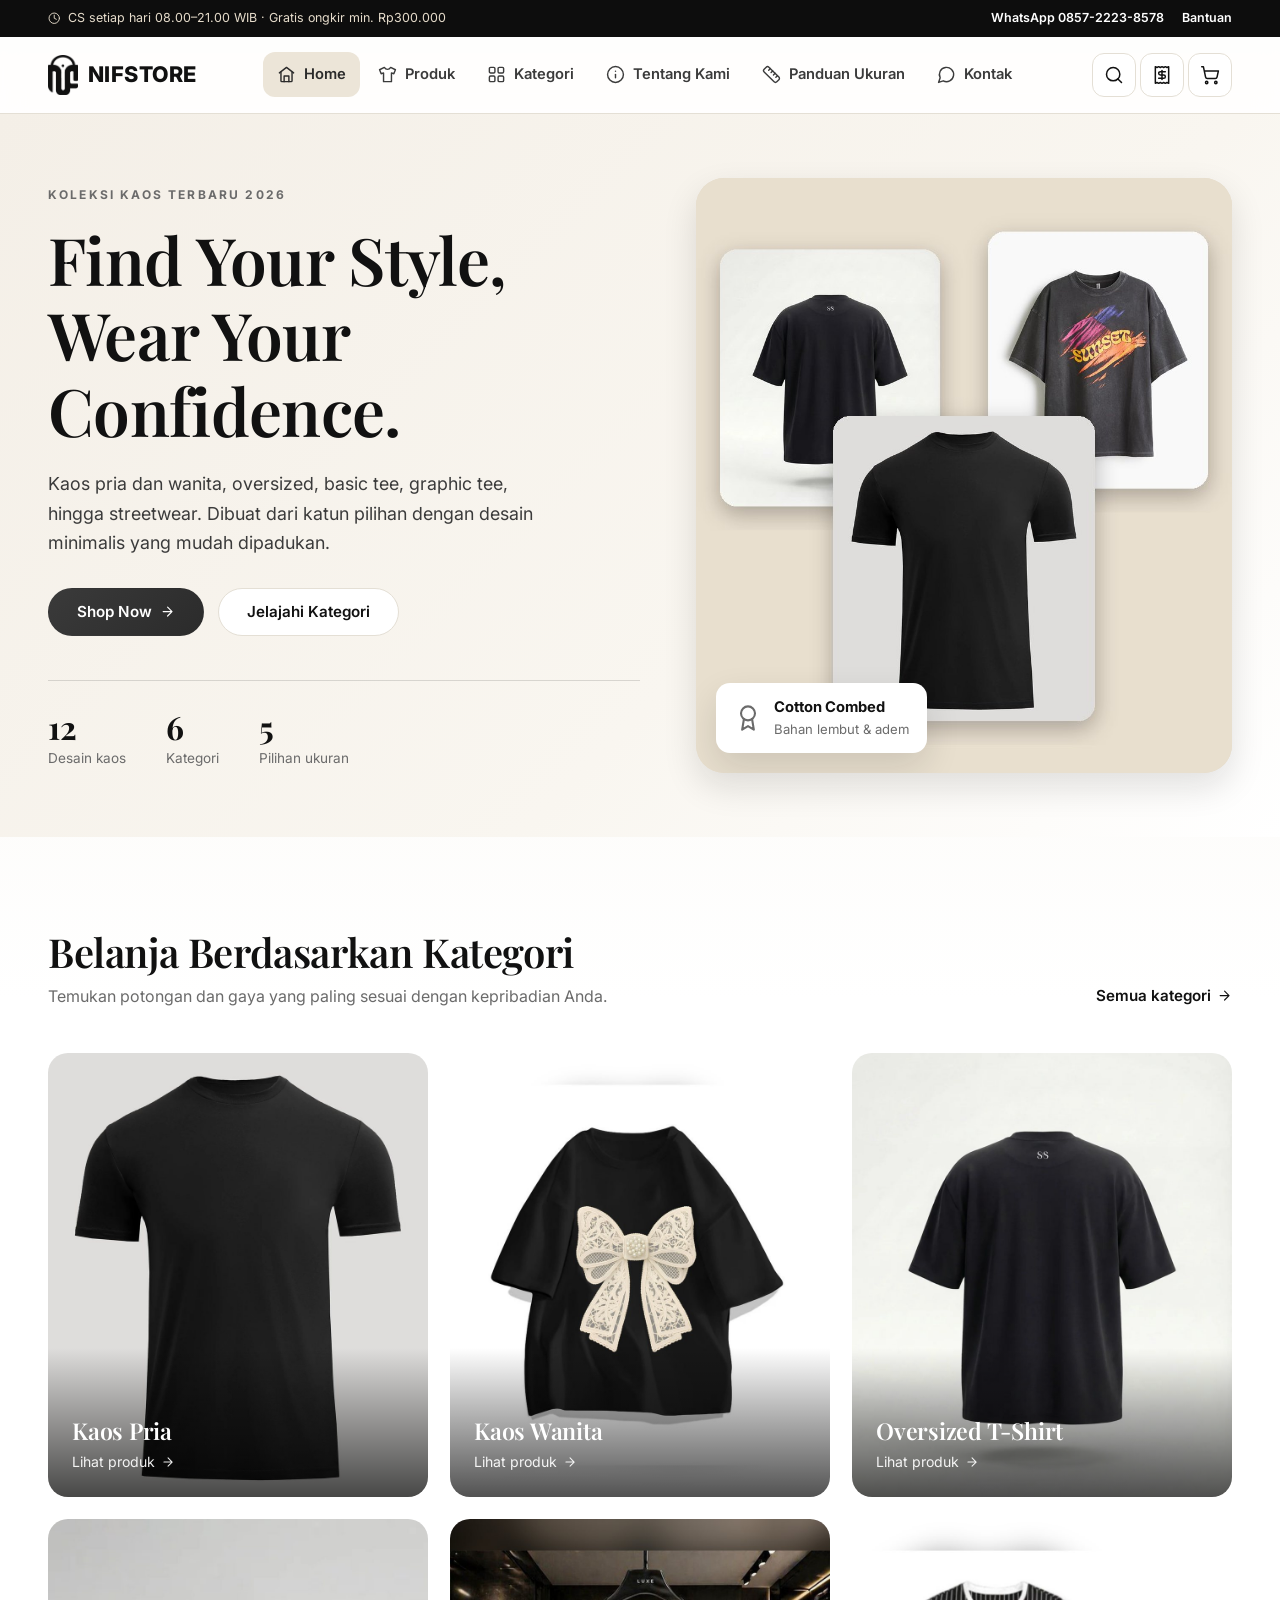
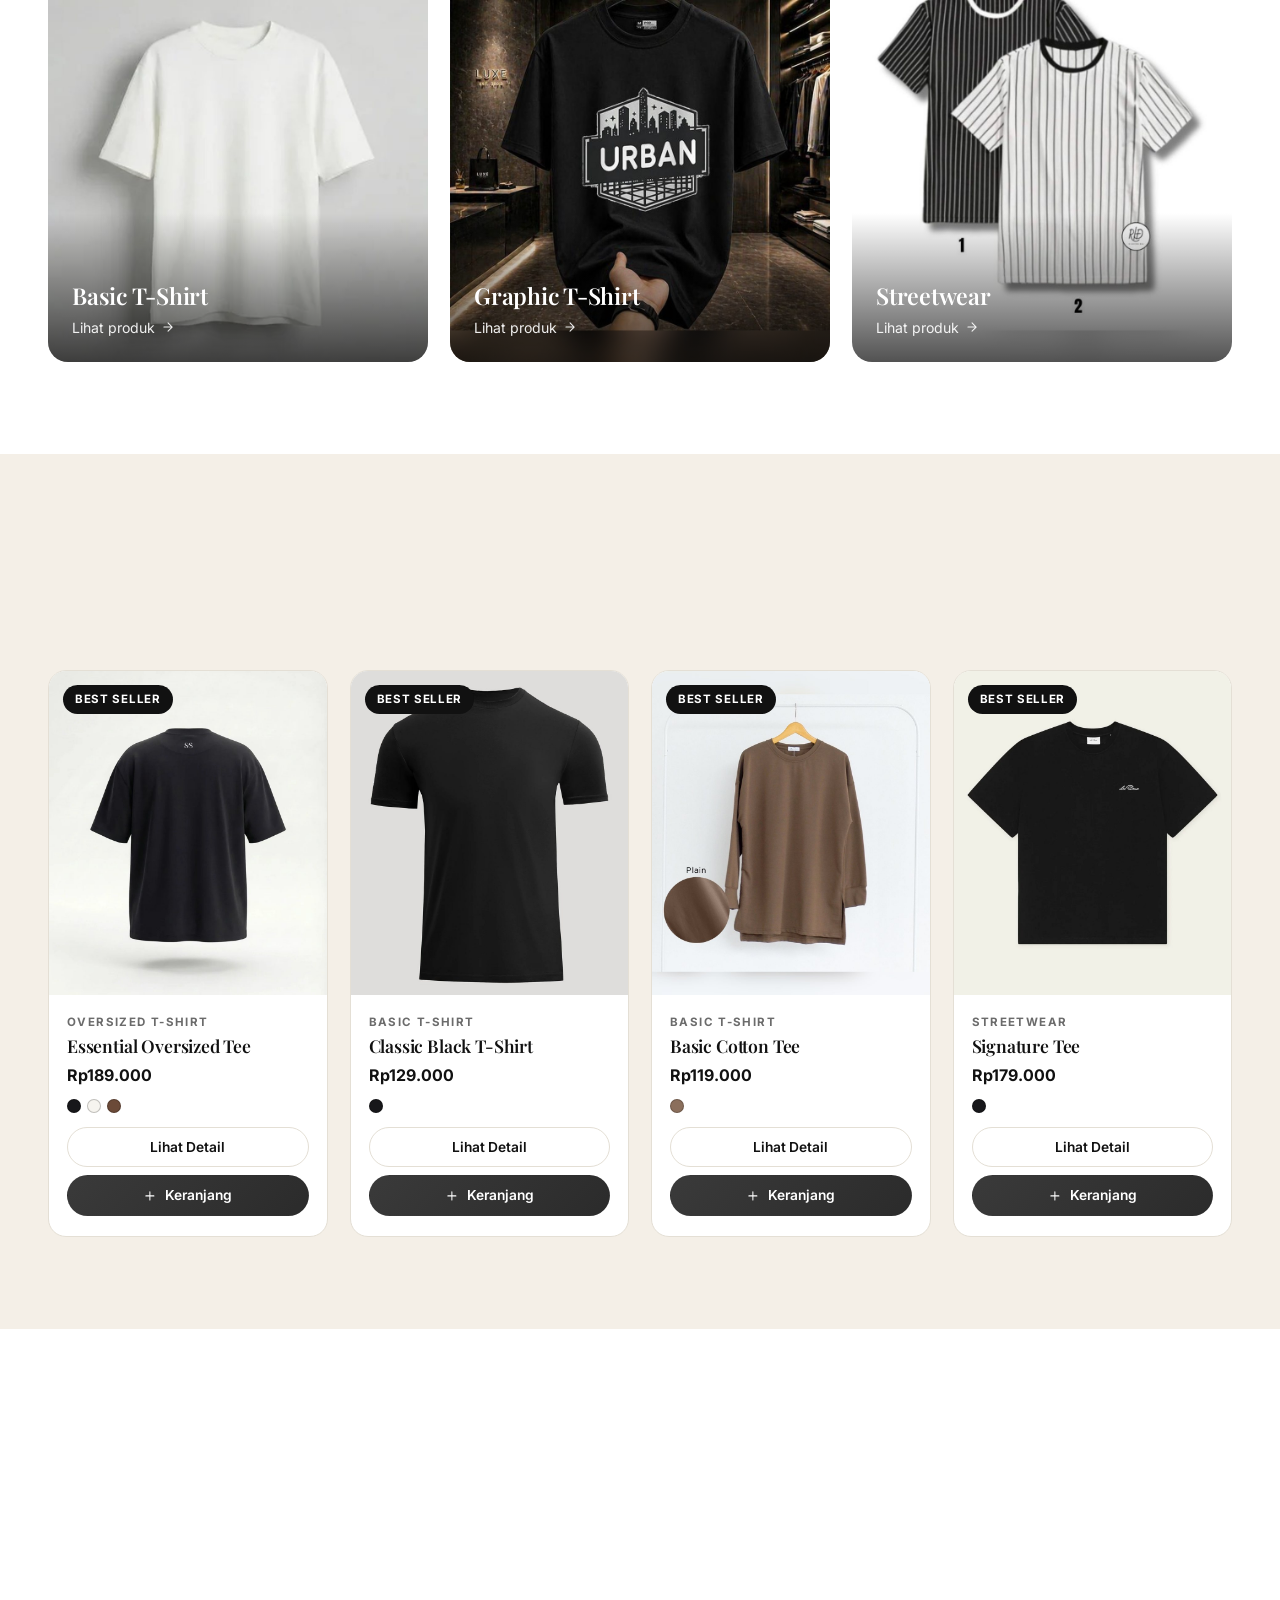
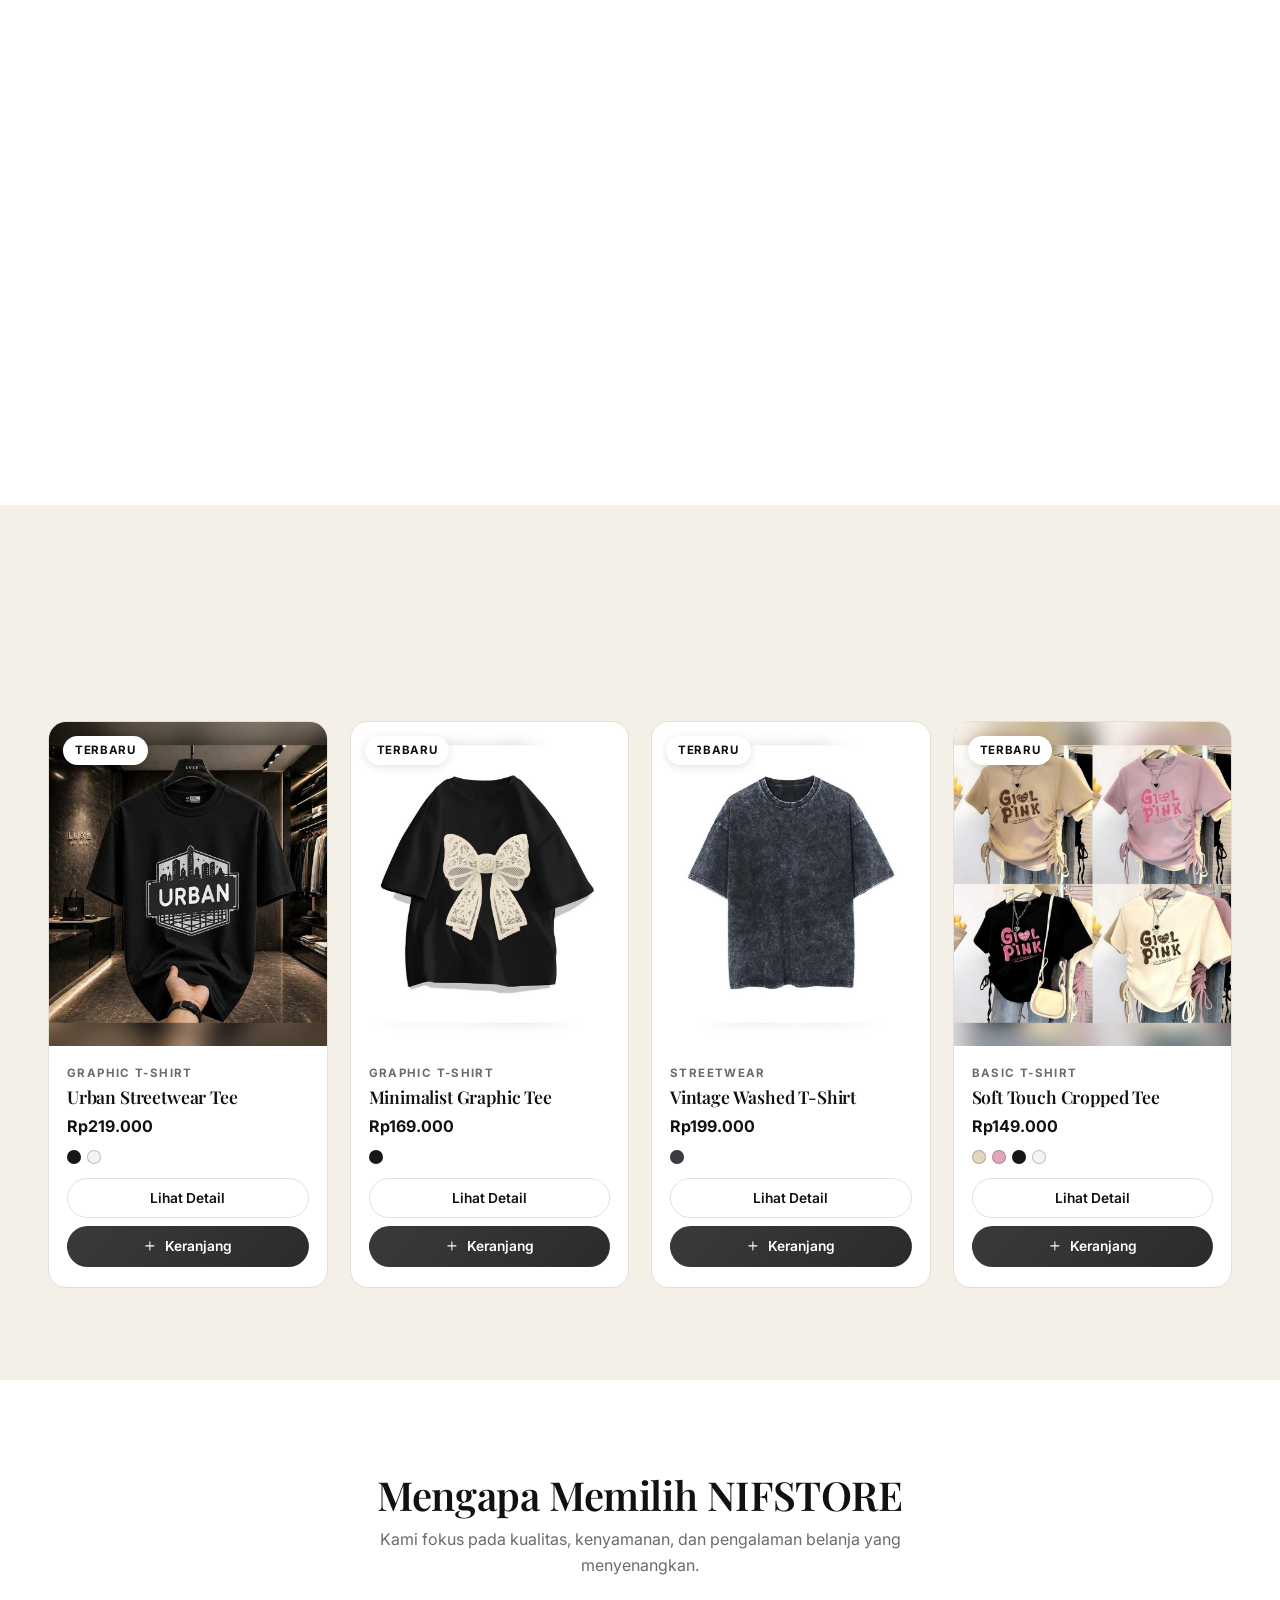
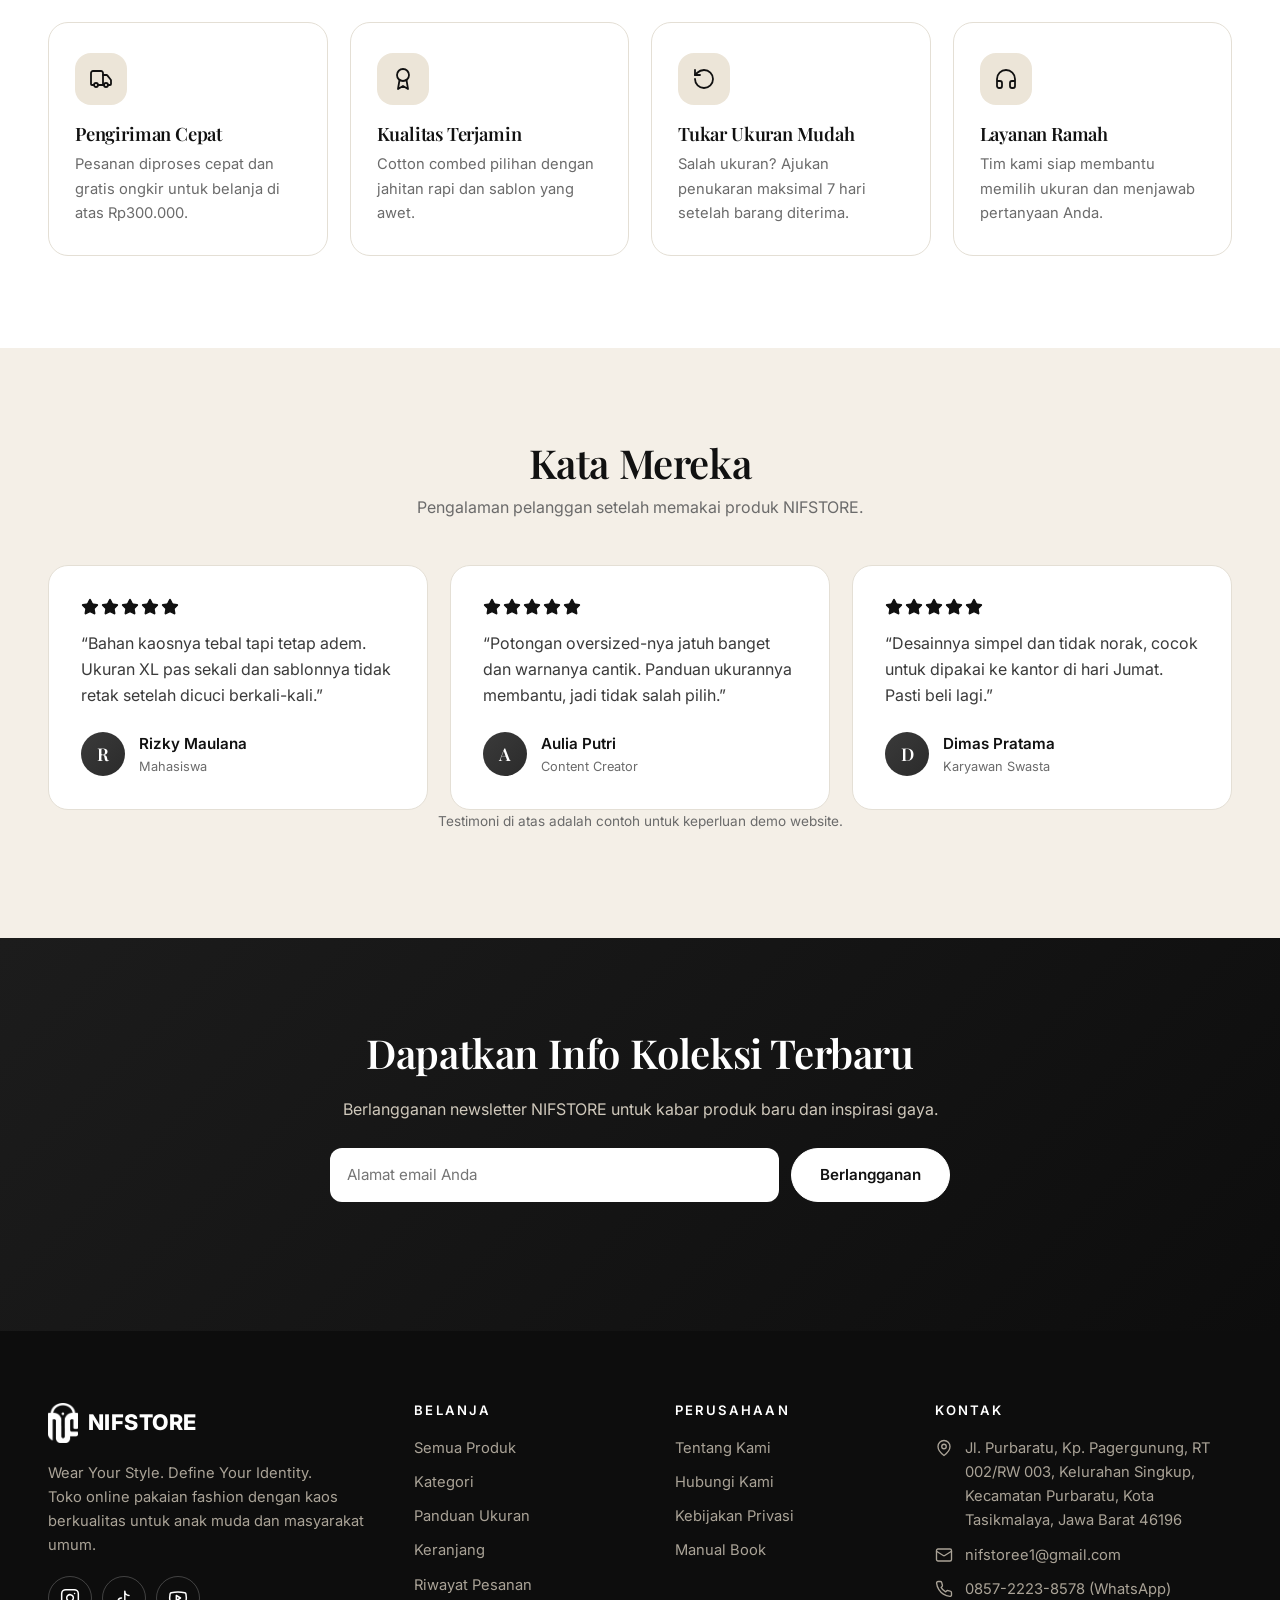
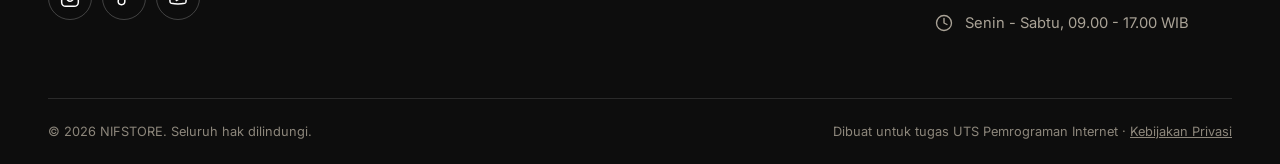
==== index.html @ a658b523 "Add files via upload" ====
<!DOCTYPE html>
<html lang="id">
<head>
  <meta charset="UTF-8">
  <meta name="viewport" content="width=device-width, initial-scale=1">
  <title>NIFSTORE - Wear Your Style. Define Your Identity.</title>
  <meta name="description" content="NIFSTORE toko online kaos pria dan wanita, oversized, basic tee, graphic tee, dan streetwear.">
  <link rel="icon" type="image/png" href="assets/icons/favicon.png">
  <link rel="apple-touch-icon" href="assets/icons/apple-touch-icon.png">
  <link rel="preconnect" href="https://fonts.googleapis.com">
  <link rel="preconnect" href="https://fonts.gstatic.com" crossorigin>
  <link rel="stylesheet" href="https://fonts.googleapis.com/css2?family=Inter:wght@400;500;600;700;800&family=Playfair+Display:wght@500;600;700&display=swap">
  <link rel="stylesheet" href="css/style.css">
  <script>document.documentElement.className += " hanif_js";</script>
</head>
<body data-page="home">
  <a class="hanif_skip" href="#hanif_main">Lewati ke konten utama</a>
  <!-- header / navbar -->
  <div class="hanif_topbar"><div class="hanif_container hanif_topbar_inner"><span><svg class="hanif_icon hanif_icon_sm" viewBox="0 0 24 24" fill="none" stroke="currentColor" stroke-width="2" stroke-linecap="round" stroke-linejoin="round" aria-hidden="true"><circle cx="12" cy="12" r="10"/><path d="M12 6v6l4 2"/></svg> CS setiap hari 08.00&ndash;21.00 WIB &middot; Gratis ongkir min. Rp300.000</span><span class="hanif_topbar_right"><a class="hanif_topbar_wa" href="https://wa.me/6285722238578" target="_blank" rel="noopener"><strong>WhatsApp 0857-2223-8578</strong></a><a href="kontak.html">Bantuan</a></span></div></div>
  <header id="hanif_header">
    <div class="hanif_container hanif_nav">
      <a class="hanif_logo" href="index.html" aria-label="NIFSTORE - ke halaman utama"><img class="hanif_logo_img" src="assets/icons/logo.png" alt="" width="30" height="40">NIFSTORE</a>
      <nav aria-label="Navigasi utama">
        <ul class="hanif_menu" id="hanif_menu">
          <li class="hanif_menu_close_item"><button type="button" class="hanif_icon_button hanif_menu_close" aria-label="Tutup menu"><svg class="hanif_icon" viewBox="0 0 24 24" fill="none" stroke="currentColor" stroke-width="2" stroke-linecap="round" stroke-linejoin="round" aria-hidden="true"><path d="M18 6 6 18M6 6l12 12"/></svg></button></li>
          <li><a href="index.html" aria-current="page"><svg class="hanif_icon" viewBox="0 0 24 24" fill="none" stroke="currentColor" stroke-width="2" stroke-linecap="round" stroke-linejoin="round" aria-hidden="true"><path d="m3 10 9-7 9 7"/><path d="M5 9v11a1 1 0 0 0 1 1h12a1 1 0 0 0 1-1V9"/><path d="M9 21v-7h6v7"/></svg><span>Home</span></a></li>
          <li><a href="produk.html"><svg class="hanif_icon" viewBox="0 0 24 24" fill="none" stroke="currentColor" stroke-width="2" stroke-linecap="round" stroke-linejoin="round" aria-hidden="true"><path d="M8 3 2 6l2 5 3-1v11h10V10l3 1 2-5-6-3q-1.5 2.5-4 2.5T8 3Z"/></svg><span>Produk</span></a></li>
          <li><a href="kategori.html"><svg class="hanif_icon" viewBox="0 0 24 24" fill="none" stroke="currentColor" stroke-width="2" stroke-linecap="round" stroke-linejoin="round" aria-hidden="true"><rect width="7" height="7" x="3" y="3" rx="1.5"/><rect width="7" height="7" x="14" y="3" rx="1.5"/><rect width="7" height="7" x="14" y="14" rx="1.5"/><rect width="7" height="7" x="3" y="14" rx="1.5"/></svg><span>Kategori</span></a></li>
          <li><a href="tentang.html"><svg class="hanif_icon" viewBox="0 0 24 24" fill="none" stroke="currentColor" stroke-width="2" stroke-linecap="round" stroke-linejoin="round" aria-hidden="true"><circle cx="12" cy="12" r="10"/><path d="M12 16v-4"/><path d="M12 8h.01"/></svg><span>Tentang Kami</span></a></li>
          <li><a href="ukuran.html"><svg class="hanif_icon" viewBox="0 0 24 24" fill="none" stroke="currentColor" stroke-width="2" stroke-linecap="round" stroke-linejoin="round" aria-hidden="true"><path d="M21.3 15.3a2.4 2.4 0 0 1 0 3.4l-2.6 2.6a2.4 2.4 0 0 1-3.4 0L2.7 8.7a2.41 2.41 0 0 1 0-3.4l2.6-2.6a2.41 2.41 0 0 1 3.4 0Z"/><path d="m14.5 12.5 2-2"/><path d="m11.5 9.5 2-2"/><path d="m8.5 6.5 2-2"/><path d="m17.5 15.5 2-2"/></svg><span>Panduan Ukuran</span></a></li>
          <li><a href="kontak.html"><svg class="hanif_icon" viewBox="0 0 24 24" fill="none" stroke="currentColor" stroke-width="2" stroke-linecap="round" stroke-linejoin="round" aria-hidden="true"><path d="M7.9 20A9 9 0 1 0 4 16.1L2 22Z"/></svg><span>Kontak</span></a></li>
          <li class="hanif_menu_only_drawer"><a href="riwayat.html"><svg class="hanif_icon" viewBox="0 0 24 24" fill="none" stroke="currentColor" stroke-width="2" stroke-linecap="round" stroke-linejoin="round" aria-hidden="true"><path d="M4 2v20l2-1 2 1 2-1 2 1 2-1 2 1 2-1 2 1V2l-2 1-2-1-2 1-2-1-2 1-2-1-2 1Z"/><path d="M16 8h-6a2 2 0 1 0 0 4h4a2 2 0 1 1 0 4H8"/><path d="M12 17.5v-11"/></svg><span>Riwayat Pesanan</span></a></li>
        </ul>
      </nav>
      <div class="hanif_nav_actions">
        <button type="button" class="hanif_icon_button hanif_search_pill" id="hanif_search_btn" aria-label="Cari produk" aria-expanded="false" aria-controls="hanif_search_overlay"><svg class="hanif_icon" viewBox="0 0 24 24" fill="none" stroke="currentColor" stroke-width="2" stroke-linecap="round" stroke-linejoin="round" aria-hidden="true"><circle cx="11" cy="11" r="8"/><path d="m21 21-4.3-4.3"/></svg><span class="hanif_search_pill_text">Cari kaos, oversized&hellip;</span></button>
        <a class="hanif_icon_button hanif_history_btn" href="riwayat.html" aria-label="Riwayat pesanan" title="Riwayat pesanan"><svg class="hanif_icon" viewBox="0 0 24 24" fill="none" stroke="currentColor" stroke-width="2" stroke-linecap="round" stroke-linejoin="round" aria-hidden="true"><path d="M4 2v20l2-1 2 1 2-1 2 1 2-1 2 1 2-1 2 1V2l-2 1-2-1-2 1-2-1-2 1-2-1-2 1Z"/><path d="M16 8h-6a2 2 0 1 0 0 4h4a2 2 0 1 1 0 4H8"/><path d="M12 17.5v-11"/></svg></a>
        <a class="hanif_icon_button" href="keranjang.html" aria-label="Keranjang belanja"><svg class="hanif_icon" viewBox="0 0 24 24" fill="none" stroke="currentColor" stroke-width="2" stroke-linecap="round" stroke-linejoin="round" aria-hidden="true"><circle cx="8" cy="21" r="1.4"/><circle cx="19" cy="21" r="1.4"/><path d="M2.05 2.05h2l2.66 12.42a2 2 0 0 0 2 1.58h9.78a2 2 0 0 0 1.95-1.57l1.65-7.43H5.12"/></svg><span class="hanif_cart_badge" data-kosong="true">0</span></a>
        <button type="button" class="hanif_icon_button hanif_burger" id="hanif_burger" aria-label="Buka menu" aria-expanded="false" aria-controls="hanif_menu"><svg class="hanif_icon" viewBox="0 0 24 24" fill="none" stroke="currentColor" stroke-width="2" stroke-linecap="round" stroke-linejoin="round" aria-hidden="true"><path d="M4 6h16M4 12h16M4 18h16"/></svg></button>
      </div>
    </div>
  </header>
  <!-- pencarian -->
  <div id="hanif_search_overlay" aria-hidden="true">
    <div class="hanif_search_box" role="dialog" aria-label="Cari produk">
      <form id="hanif_search_form" class="hanif_search_row" role="search">
        <input class="hanif_input" id="hanif_search_q" type="search" placeholder="Cari kaos, misalnya oversized..." aria-label="Kata kunci pencarian" autocomplete="off">
        <button class="hanif_button" type="submit">Cari</button>
      </form>
      <div class="hanif_search_suggest" id="hanif_search_suggest"></div>
      <p class="hanif_search_hint">Tekan Enter untuk melihat semua hasil di katalog.</p>
    </div>
  </div>

  <main id="hanif_main">
    <!-- hero -->
    <section class="hanif_hero">
      <div class="hanif_container hanif_hero_inner">
        <div>
          <span class="hanif_eyebrow">Koleksi Kaos Terbaru 2026</span>
          <h1>Find Your Style, Wear Your Confidence.</h1>
          <p class="hanif_lead">Kaos pria dan wanita, oversized, basic tee, graphic tee, hingga streetwear. Dibuat dari katun pilihan dengan desain minimalis yang mudah dipadukan.</p>
          <div class="hanif_hero_actions">
            <a class="hanif_button" href="produk.html">Shop Now <svg class="hanif_icon hanif_icon_sm" viewBox="0 0 24 24" fill="none" stroke="currentColor" stroke-width="2" stroke-linecap="round" stroke-linejoin="round" aria-hidden="true"><path d="M5 12h14M12 5l7 7-7 7"/></svg></a>
            <a class="hanif_button hanif_button_outline" href="kategori.html">Jelajahi Kategori</a>
          </div>
          <div class="hanif_hero_stats">
            <div><strong>12</strong><span>Desain kaos</span></div>
            <div><strong>6</strong><span>Kategori</span></div>
            <div><strong>5</strong><span>Pilihan ukuran</span></div>
          </div>
        </div>
        <div class="hanif_hero_media">
          <img src="assets/images/hero.jpg" alt="Koleksi kaos NIFSTORE: oversized, graphic, dan basic hitam" width="900" height="1000">
          <div class="hanif_hero_tag"><svg class="hanif_icon" viewBox="0 0 24 24" fill="none" stroke="currentColor" stroke-width="2" stroke-linecap="round" stroke-linejoin="round" aria-hidden="true"><circle cx="12" cy="8" r="6"/><path d="M15.477 12.89 17 22l-5-3-5 3 1.523-9.11"/></svg><div><strong>Cotton Combed</strong>Bahan lembut &amp; adem</div></div>
        </div>
      </div>
    </section>

    <!-- kategori -->
    <section class="hanif_section">
      <div class="hanif_container">
        <div class="hanif_section_head hanif_reveal"><div><h2>Belanja Berdasarkan Kategori</h2><p>Temukan potongan dan gaya yang paling sesuai dengan kepribadian Anda.</p></div><a class="hanif_link_arrow" href="kategori.html">Semua kategori <svg class="hanif_icon hanif_icon_sm" viewBox="0 0 24 24" fill="none" stroke="currentColor" stroke-width="2" stroke-linecap="round" stroke-linejoin="round" aria-hidden="true"><path d="M5 12h14M12 5l7 7-7 7"/></svg></a></div>
        <div class="hanif_grid_categories">
          <a class="hanif_category_card hanif_reveal" href="produk.html?kategori=kaos-pria">
            <img src="assets/images/kategori-kaos-pria.jpg" alt="Kategori Kaos Pria" loading="lazy" width="600" height="700">
            <div class="hanif_category_info"><h3>Kaos Pria</h3><span>Lihat produk <svg class="hanif_icon hanif_icon_sm" viewBox="0 0 24 24" fill="none" stroke="currentColor" stroke-width="2" stroke-linecap="round" stroke-linejoin="round" aria-hidden="true"><path d="M5 12h14M12 5l7 7-7 7"/></svg></span></div>
          </a>
          <a class="hanif_category_card hanif_reveal" href="produk.html?kategori=kaos-wanita">
            <img src="assets/images/kategori-kaos-wanita.jpg" alt="Kategori Kaos Wanita" loading="lazy" width="600" height="700">
            <div class="hanif_category_info"><h3>Kaos Wanita</h3><span>Lihat produk <svg class="hanif_icon hanif_icon_sm" viewBox="0 0 24 24" fill="none" stroke="currentColor" stroke-width="2" stroke-linecap="round" stroke-linejoin="round" aria-hidden="true"><path d="M5 12h14M12 5l7 7-7 7"/></svg></span></div>
          </a>
          <a class="hanif_category_card hanif_reveal" href="produk.html?kategori=oversized">
            <img src="assets/images/kategori-oversized.jpg" alt="Kategori Oversized T-Shirt" loading="lazy" width="600" height="700">
            <div class="hanif_category_info"><h3>Oversized T-Shirt</h3><span>Lihat produk <svg class="hanif_icon hanif_icon_sm" viewBox="0 0 24 24" fill="none" stroke="currentColor" stroke-width="2" stroke-linecap="round" stroke-linejoin="round" aria-hidden="true"><path d="M5 12h14M12 5l7 7-7 7"/></svg></span></div>
          </a>
          <a class="hanif_category_card hanif_reveal" href="produk.html?kategori=basic">
            <img src="assets/images/kategori-basic.jpg" alt="Kategori Basic T-Shirt" loading="lazy" width="600" height="700">
            <div class="hanif_category_info"><h3>Basic T-Shirt</h3><span>Lihat produk <svg class="hanif_icon hanif_icon_sm" viewBox="0 0 24 24" fill="none" stroke="currentColor" stroke-width="2" stroke-linecap="round" stroke-linejoin="round" aria-hidden="true"><path d="M5 12h14M12 5l7 7-7 7"/></svg></span></div>
          </a>
          <a class="hanif_category_card hanif_reveal" href="produk.html?kategori=graphic">
            <img src="assets/images/kategori-graphic.jpg" alt="Kategori Graphic T-Shirt" loading="lazy" width="600" height="700">
            <div class="hanif_category_info"><h3>Graphic T-Shirt</h3><span>Lihat produk <svg class="hanif_icon hanif_icon_sm" viewBox="0 0 24 24" fill="none" stroke="currentColor" stroke-width="2" stroke-linecap="round" stroke-linejoin="round" aria-hidden="true"><path d="M5 12h14M12 5l7 7-7 7"/></svg></span></div>
          </a>
          <a class="hanif_category_card hanif_reveal" href="produk.html?kategori=streetwear">
            <img src="assets/images/kategori-streetwear.jpg" alt="Kategori Streetwear" loading="lazy" width="600" height="700">
            <div class="hanif_category_info"><h3>Streetwear</h3><span>Lihat produk <svg class="hanif_icon hanif_icon_sm" viewBox="0 0 24 24" fill="none" stroke="currentColor" stroke-width="2" stroke-linecap="round" stroke-linejoin="round" aria-hidden="true"><path d="M5 12h14M12 5l7 7-7 7"/></svg></span></div>
          </a>
        </div>
      </div>
    </section>

    <!-- produk terlaris -->
    <section class="hanif_section hanif_section_alt">
      <div class="hanif_container">
        <div class="hanif_section_head hanif_reveal"><div><h2>Produk Terlaris</h2><p>Pilihan favorit pelanggan NIFSTORE yang paling sering dibeli.</p></div><a class="hanif_link_arrow" href="produk.html">Lihat semua <svg class="hanif_icon hanif_icon_sm" viewBox="0 0 24 24" fill="none" stroke="currentColor" stroke-width="2" stroke-linecap="round" stroke-linejoin="round" aria-hidden="true"><path d="M5 12h14M12 5l7 7-7 7"/></svg></a></div>
        <div class="hanif_grid_products" id="hanif_best_grid" aria-live="polite"></div>
      </div>
    </section>

    <!-- banner promo -->
    <section class="hanif_section">
      <div class="hanif_container">
        <div class="hanif_promo hanif_reveal">
          <div class="hanif_promo_text">
            <span class="hanif_eyebrow" style="color:#c9bda9">Penawaran Spesial</span>
            <h2>Gratis Ongkir untuk Belanja di Atas Rp300.000</h2>
            <p>Lengkapi lemari Anda dengan beberapa kaos favorit dan nikmati gratis ongkir otomatis saat checkout.</p>
            <a class="hanif_button hanif_button_light" href="produk.html">Belanja Sekarang <svg class="hanif_icon hanif_icon_sm" viewBox="0 0 24 24" fill="none" stroke="currentColor" stroke-width="2" stroke-linecap="round" stroke-linejoin="round" aria-hidden="true"><path d="M5 12h14M12 5l7 7-7 7"/></svg></a>
          </div>
          <div class="hanif_promo_visual"><img src="assets/images/promo.jpg" alt="Kaos pocket heavy tee hitam dan navy" loading="lazy" width="900" height="1000"></div>
        </div>
      </div>
    </section>

    <!-- produk terbaru -->
    <section class="hanif_section hanif_section_alt">
      <div class="hanif_container">
        <div class="hanif_section_head hanif_reveal"><div><h2>Produk Terbaru</h2><p>Desain terbaru yang baru saja hadir di koleksi NIFSTORE.</p></div><a class="hanif_link_arrow" href="produk.html">Lihat semua <svg class="hanif_icon hanif_icon_sm" viewBox="0 0 24 24" fill="none" stroke="currentColor" stroke-width="2" stroke-linecap="round" stroke-linejoin="round" aria-hidden="true"><path d="M5 12h14M12 5l7 7-7 7"/></svg></a></div>
        <div class="hanif_grid_products" id="hanif_new_grid" aria-live="polite"></div>
      </div>
    </section>

    <!-- keunggulan -->
    <section class="hanif_section">
      <div class="hanif_container">
        <div class="hanif_section_head hanif_center hanif_reveal"><div><h2>Mengapa Memilih NIFSTORE</h2><p>Kami fokus pada kualitas, kenyamanan, dan pengalaman belanja yang menyenangkan.</p></div></div>
        <div class="hanif_features">
          <div class="hanif_feature hanif_reveal"><div class="hanif_feature_icon"><svg class="hanif_icon" viewBox="0 0 24 24" fill="none" stroke="currentColor" stroke-width="2" stroke-linecap="round" stroke-linejoin="round" aria-hidden="true"><path d="M14 18V6a2 2 0 0 0-2-2H4a2 2 0 0 0-2 2v11a1 1 0 0 0 1 1h2"/><path d="M15 18H9"/><path d="M19 18h2a1 1 0 0 0 1-1v-3.65a1 1 0 0 0-.22-.624l-3.48-4.35A1 1 0 0 0 17.52 8H14"/><circle cx="17" cy="18" r="2"/><circle cx="7" cy="18" r="2"/></svg></div><h3>Pengiriman Cepat</h3><p>Pesanan diproses cepat dan gratis ongkir untuk belanja di atas Rp300.000.</p></div>
          <div class="hanif_feature hanif_reveal"><div class="hanif_feature_icon"><svg class="hanif_icon" viewBox="0 0 24 24" fill="none" stroke="currentColor" stroke-width="2" stroke-linecap="round" stroke-linejoin="round" aria-hidden="true"><circle cx="12" cy="8" r="6"/><path d="M15.477 12.89 17 22l-5-3-5 3 1.523-9.11"/></svg></div><h3>Kualitas Terjamin</h3><p>Cotton combed pilihan dengan jahitan rapi dan sablon yang awet.</p></div>
          <div class="hanif_feature hanif_reveal"><div class="hanif_feature_icon"><svg class="hanif_icon" viewBox="0 0 24 24" fill="none" stroke="currentColor" stroke-width="2" stroke-linecap="round" stroke-linejoin="round" aria-hidden="true"><path d="M3 12a9 9 0 1 0 9-9 9.75 9.75 0 0 0-6.74 2.74L3 8"/><path d="M3 3v5h5"/></svg></div><h3>Tukar Ukuran Mudah</h3><p>Salah ukuran? Ajukan penukaran maksimal 7 hari setelah barang diterima.</p></div>
          <div class="hanif_feature hanif_reveal"><div class="hanif_feature_icon"><svg class="hanif_icon" viewBox="0 0 24 24" fill="none" stroke="currentColor" stroke-width="2" stroke-linecap="round" stroke-linejoin="round" aria-hidden="true"><path d="M3 14h3a2 2 0 0 1 2 2v3a2 2 0 0 1-2 2H5a2 2 0 0 1-2-2v-7a9 9 0 0 1 18 0v7a2 2 0 0 1-2 2h-1a2 2 0 0 1-2-2v-3a2 2 0 0 1 2-2h3"/></svg></div><h3>Layanan Ramah</h3><p>Tim kami siap membantu memilih ukuran dan menjawab pertanyaan Anda.</p></div>
        </div>
      </div>
    </section>

    <!-- testimoni -->
    <section class="hanif_section hanif_section_alt">
      <div class="hanif_container">
        <div class="hanif_section_head hanif_center hanif_reveal"><div><h2>Kata Mereka</h2><p>Pengalaman pelanggan setelah memakai produk NIFSTORE.</p></div></div>
        <div class="hanif_testimonials">
          <figure class="hanif_testimonial hanif_reveal">
            <div class="hanif_stars" role="img" aria-label="Rating 5 dari 5"><svg class="hanif_icon" viewBox="0 0 24 24" fill="currentColor" stroke="currentColor" stroke-width="2" stroke-linecap="round" stroke-linejoin="round" aria-hidden="true"><path d="M11.525 2.295a.53.53 0 0 1 .95 0l2.31 4.679a2.123 2.123 0 0 0 1.595 1.16l5.166.756a.53.53 0 0 1 .294.904l-3.736 3.638a2.123 2.123 0 0 0-.611 1.878l.882 5.14a.53.53 0 0 1-.771.56l-4.618-2.428a2.122 2.122 0 0 0-1.973 0L6.396 21.01a.53.53 0 0 1-.77-.56l.881-5.139a2.122 2.122 0 0 0-.611-1.879L2.16 9.795a.53.53 0 0 1 .294-.906l5.165-.755a2.122 2.122 0 0 0 1.597-1.16z"/></svg><svg class="hanif_icon" viewBox="0 0 24 24" fill="currentColor" stroke="currentColor" stroke-width="2" stroke-linecap="round" stroke-linejoin="round" aria-hidden="true"><path d="M11.525 2.295a.53.53 0 0 1 .95 0l2.31 4.679a2.123 2.123 0 0 0 1.595 1.16l5.166.756a.53.53 0 0 1 .294.904l-3.736 3.638a2.123 2.123 0 0 0-.611 1.878l.882 5.14a.53.53 0 0 1-.771.56l-4.618-2.428a2.122 2.122 0 0 0-1.973 0L6.396 21.01a.53.53 0 0 1-.77-.56l.881-5.139a2.122 2.122 0 0 0-.611-1.879L2.16 9.795a.53.53 0 0 1 .294-.906l5.165-.755a2.122 2.122 0 0 0 1.597-1.16z"/></svg><svg class="hanif_icon" viewBox="0 0 24 24" fill="currentColor" stroke="currentColor" stroke-width="2" stroke-linecap="round" stroke-linejoin="round" aria-hidden="true"><path d="M11.525 2.295a.53.53 0 0 1 .95 0l2.31 4.679a2.123 2.123 0 0 0 1.595 1.16l5.166.756a.53.53 0 0 1 .294.904l-3.736 3.638a2.123 2.123 0 0 0-.611 1.878l.882 5.14a.53.53 0 0 1-.771.56l-4.618-2.428a2.122 2.122 0 0 0-1.973 0L6.396 21.01a.53.53 0 0 1-.77-.56l.881-5.139a2.122 2.122 0 0 0-.611-1.879L2.16 9.795a.53.53 0 0 1 .294-.906l5.165-.755a2.122 2.122 0 0 0 1.597-1.16z"/></svg><svg class="hanif_icon" viewBox="0 0 24 24" fill="currentColor" stroke="currentColor" stroke-width="2" stroke-linecap="round" stroke-linejoin="round" aria-hidden="true"><path d="M11.525 2.295a.53.53 0 0 1 .95 0l2.31 4.679a2.123 2.123 0 0 0 1.595 1.16l5.166.756a.53.53 0 0 1 .294.904l-3.736 3.638a2.123 2.123 0 0 0-.611 1.878l.882 5.14a.53.53 0 0 1-.771.56l-4.618-2.428a2.122 2.122 0 0 0-1.973 0L6.396 21.01a.53.53 0 0 1-.77-.56l.881-5.139a2.122 2.122 0 0 0-.611-1.879L2.16 9.795a.53.53 0 0 1 .294-.906l5.165-.755a2.122 2.122 0 0 0 1.597-1.16z"/></svg><svg class="hanif_icon" viewBox="0 0 24 24" fill="currentColor" stroke="currentColor" stroke-width="2" stroke-linecap="round" stroke-linejoin="round" aria-hidden="true"><path d="M11.525 2.295a.53.53 0 0 1 .95 0l2.31 4.679a2.123 2.123 0 0 0 1.595 1.16l5.166.756a.53.53 0 0 1 .294.904l-3.736 3.638a2.123 2.123 0 0 0-.611 1.878l.882 5.14a.53.53 0 0 1-.771.56l-4.618-2.428a2.122 2.122 0 0 0-1.973 0L6.396 21.01a.53.53 0 0 1-.77-.56l.881-5.139a2.122 2.122 0 0 0-.611-1.879L2.16 9.795a.53.53 0 0 1 .294-.906l5.165-.755a2.122 2.122 0 0 0 1.597-1.16z"/></svg></div>
            <blockquote>&ldquo;Bahan kaosnya tebal tapi tetap adem. Ukuran XL pas sekali dan sablonnya tidak retak setelah dicuci berkali-kali.&rdquo;</blockquote>
            <figcaption class="hanif_person"><span class="hanif_avatar">R</span><span>Rizky Maulana<small>Mahasiswa</small></span></figcaption>
          </figure>
          <figure class="hanif_testimonial hanif_reveal">
            <div class="hanif_stars" role="img" aria-label="Rating 5 dari 5"><svg class="hanif_icon" viewBox="0 0 24 24" fill="currentColor" stroke="currentColor" stroke-width="2" stroke-linecap="round" stroke-linejoin="round" aria-hidden="true"><path d="M11.525 2.295a.53.53 0 0 1 .95 0l2.31 4.679a2.123 2.123 0 0 0 1.595 1.16l5.166.756a.53.53 0 0 1 .294.904l-3.736 3.638a2.123 2.123 0 0 0-.611 1.878l.882 5.14a.53.53 0 0 1-.771.56l-4.618-2.428a2.122 2.122 0 0 0-1.973 0L6.396 21.01a.53.53 0 0 1-.77-.56l.881-5.139a2.122 2.122 0 0 0-.611-1.879L2.16 9.795a.53.53 0 0 1 .294-.906l5.165-.755a2.122 2.122 0 0 0 1.597-1.16z"/></svg><svg class="hanif_icon" viewBox="0 0 24 24" fill="currentColor" stroke="currentColor" stroke-width="2" stroke-linecap="round" stroke-linejoin="round" aria-hidden="true"><path d="M11.525 2.295a.53.53 0 0 1 .95 0l2.31 4.679a2.123 2.123 0 0 0 1.595 1.16l5.166.756a.53.53 0 0 1 .294.904l-3.736 3.638a2.123 2.123 0 0 0-.611 1.878l.882 5.14a.53.53 0 0 1-.771.56l-4.618-2.428a2.122 2.122 0 0 0-1.973 0L6.396 21.01a.53.53 0 0 1-.77-.56l.881-5.139a2.122 2.122 0 0 0-.611-1.879L2.16 9.795a.53.53 0 0 1 .294-.906l5.165-.755a2.122 2.122 0 0 0 1.597-1.16z"/></svg><svg class="hanif_icon" viewBox="0 0 24 24" fill="currentColor" stroke="currentColor" stroke-width="2" stroke-linecap="round" stroke-linejoin="round" aria-hidden="true"><path d="M11.525 2.295a.53.53 0 0 1 .95 0l2.31 4.679a2.123 2.123 0 0 0 1.595 1.16l5.166.756a.53.53 0 0 1 .294.904l-3.736 3.638a2.123 2.123 0 0 0-.611 1.878l.882 5.14a.53.53 0 0 1-.771.56l-4.618-2.428a2.122 2.122 0 0 0-1.973 0L6.396 21.01a.53.53 0 0 1-.77-.56l.881-5.139a2.122 2.122 0 0 0-.611-1.879L2.16 9.795a.53.53 0 0 1 .294-.906l5.165-.755a2.122 2.122 0 0 0 1.597-1.16z"/></svg><svg class="hanif_icon" viewBox="0 0 24 24" fill="currentColor" stroke="currentColor" stroke-width="2" stroke-linecap="round" stroke-linejoin="round" aria-hidden="true"><path d="M11.525 2.295a.53.53 0 0 1 .95 0l2.31 4.679a2.123 2.123 0 0 0 1.595 1.16l5.166.756a.53.53 0 0 1 .294.904l-3.736 3.638a2.123 2.123 0 0 0-.611 1.878l.882 5.14a.53.53 0 0 1-.771.56l-4.618-2.428a2.122 2.122 0 0 0-1.973 0L6.396 21.01a.53.53 0 0 1-.77-.56l.881-5.139a2.122 2.122 0 0 0-.611-1.879L2.16 9.795a.53.53 0 0 1 .294-.906l5.165-.755a2.122 2.122 0 0 0 1.597-1.16z"/></svg><svg class="hanif_icon" viewBox="0 0 24 24" fill="currentColor" stroke="currentColor" stroke-width="2" stroke-linecap="round" stroke-linejoin="round" aria-hidden="true"><path d="M11.525 2.295a.53.53 0 0 1 .95 0l2.31 4.679a2.123 2.123 0 0 0 1.595 1.16l5.166.756a.53.53 0 0 1 .294.904l-3.736 3.638a2.123 2.123 0 0 0-.611 1.878l.882 5.14a.53.53 0 0 1-.771.56l-4.618-2.428a2.122 2.122 0 0 0-1.973 0L6.396 21.01a.53.53 0 0 1-.77-.56l.881-5.139a2.122 2.122 0 0 0-.611-1.879L2.16 9.795a.53.53 0 0 1 .294-.906l5.165-.755a2.122 2.122 0 0 0 1.597-1.16z"/></svg></div>
            <blockquote>&ldquo;Potongan oversized-nya jatuh banget dan warnanya cantik. Panduan ukurannya membantu, jadi tidak salah pilih.&rdquo;</blockquote>
            <figcaption class="hanif_person"><span class="hanif_avatar">A</span><span>Aulia Putri<small>Content Creator</small></span></figcaption>
          </figure>
          <figure class="hanif_testimonial hanif_reveal">
            <div class="hanif_stars" role="img" aria-label="Rating 5 dari 5"><svg class="hanif_icon" viewBox="0 0 24 24" fill="currentColor" stroke="currentColor" stroke-width="2" stroke-linecap="round" stroke-linejoin="round" aria-hidden="true"><path d="M11.525 2.295a.53.53 0 0 1 .95 0l2.31 4.679a2.123 2.123 0 0 0 1.595 1.16l5.166.756a.53.53 0 0 1 .294.904l-3.736 3.638a2.123 2.123 0 0 0-.611 1.878l.882 5.14a.53.53 0 0 1-.771.56l-4.618-2.428a2.122 2.122 0 0 0-1.973 0L6.396 21.01a.53.53 0 0 1-.77-.56l.881-5.139a2.122 2.122 0 0 0-.611-1.879L2.16 9.795a.53.53 0 0 1 .294-.906l5.165-.755a2.122 2.122 0 0 0 1.597-1.16z"/></svg><svg class="hanif_icon" viewBox="0 0 24 24" fill="currentColor" stroke="currentColor" stroke-width="2" stroke-linecap="round" stroke-linejoin="round" aria-hidden="true"><path d="M11.525 2.295a.53.53 0 0 1 .95 0l2.31 4.679a2.123 2.123 0 0 0 1.595 1.16l5.166.756a.53.53 0 0 1 .294.904l-3.736 3.638a2.123 2.123 0 0 0-.611 1.878l.882 5.14a.53.53 0 0 1-.771.56l-4.618-2.428a2.122 2.122 0 0 0-1.973 0L6.396 21.01a.53.53 0 0 1-.77-.56l.881-5.139a2.122 2.122 0 0 0-.611-1.879L2.16 9.795a.53.53 0 0 1 .294-.906l5.165-.755a2.122 2.122 0 0 0 1.597-1.16z"/></svg><svg class="hanif_icon" viewBox="0 0 24 24" fill="currentColor" stroke="currentColor" stroke-width="2" stroke-linecap="round" stroke-linejoin="round" aria-hidden="true"><path d="M11.525 2.295a.53.53 0 0 1 .95 0l2.31 4.679a2.123 2.123 0 0 0 1.595 1.16l5.166.756a.53.53 0 0 1 .294.904l-3.736 3.638a2.123 2.123 0 0 0-.611 1.878l.882 5.14a.53.53 0 0 1-.771.56l-4.618-2.428a2.122 2.122 0 0 0-1.973 0L6.396 21.01a.53.53 0 0 1-.77-.56l.881-5.139a2.122 2.122 0 0 0-.611-1.879L2.16 9.795a.53.53 0 0 1 .294-.906l5.165-.755a2.122 2.122 0 0 0 1.597-1.16z"/></svg><svg class="hanif_icon" viewBox="0 0 24 24" fill="currentColor" stroke="currentColor" stroke-width="2" stroke-linecap="round" stroke-linejoin="round" aria-hidden="true"><path d="M11.525 2.295a.53.53 0 0 1 .95 0l2.31 4.679a2.123 2.123 0 0 0 1.595 1.16l5.166.756a.53.53 0 0 1 .294.904l-3.736 3.638a2.123 2.123 0 0 0-.611 1.878l.882 5.14a.53.53 0 0 1-.771.56l-4.618-2.428a2.122 2.122 0 0 0-1.973 0L6.396 21.01a.53.53 0 0 1-.77-.56l.881-5.139a2.122 2.122 0 0 0-.611-1.879L2.16 9.795a.53.53 0 0 1 .294-.906l5.165-.755a2.122 2.122 0 0 0 1.597-1.16z"/></svg><svg class="hanif_icon" viewBox="0 0 24 24" fill="currentColor" stroke="currentColor" stroke-width="2" stroke-linecap="round" stroke-linejoin="round" aria-hidden="true"><path d="M11.525 2.295a.53.53 0 0 1 .95 0l2.31 4.679a2.123 2.123 0 0 0 1.595 1.16l5.166.756a.53.53 0 0 1 .294.904l-3.736 3.638a2.123 2.123 0 0 0-.611 1.878l.882 5.14a.53.53 0 0 1-.771.56l-4.618-2.428a2.122 2.122 0 0 0-1.973 0L6.396 21.01a.53.53 0 0 1-.77-.56l.881-5.139a2.122 2.122 0 0 0-.611-1.879L2.16 9.795a.53.53 0 0 1 .294-.906l5.165-.755a2.122 2.122 0 0 0 1.597-1.16z"/></svg></div>
            <blockquote>&ldquo;Desainnya simpel dan tidak norak, cocok untuk dipakai ke kantor di hari Jumat. Pasti beli lagi.&rdquo;</blockquote>
            <figcaption class="hanif_person"><span class="hanif_avatar">D</span><span>Dimas Pratama<small>Karyawan Swasta</small></span></figcaption>
          </figure>
        </div>
        <p class="hanif_note hanif_center" style="text-align:center">Testimoni di atas adalah contoh untuk keperluan demo website.</p>
      </div>
    </section>

    <!-- newsletter -->
    <section class="hanif_section hanif_section_dark">
      <div class="hanif_container">
        <div class="hanif_newsletter">
          <h2>Dapatkan Info Koleksi Terbaru</h2>
          <p>Berlangganan newsletter NIFSTORE untuk kabar produk baru dan inspirasi gaya.</p>
          <form class="hanif_newsletter_form" novalidate>
            <label class="hanif_sr_only" for="hanif_news_email">Alamat email</label>
            <input class="hanif_input" id="hanif_news_email" type="email" placeholder="Alamat email Anda" autocomplete="email">
            <button class="hanif_button hanif_button_light" type="submit">Berlangganan</button>
          </form>
          <p class="hanif_newsletter_msg" role="status"></p>
        </div>
      </div>
    </section>
  </main>

  <!-- footer -->
  <footer id="hanif_footer">
    <div class="hanif_container">
      <div class="hanif_footer_grid">
        <div>
          <a class="hanif_logo" href="index.html"><img class="hanif_logo_img" src="assets/icons/logo-putih.png" alt="" width="30" height="40">NIFSTORE</a>
          <p>Wear Your Style. Define Your Identity.<br>Toko online pakaian fashion dengan kaos berkualitas untuk anak muda dan masyarakat umum.</p>
          <div class="hanif_footer_social">
            <a href="https://www.instagram.com/nif_store1" target="_blank" rel="noopener" aria-label="Instagram @nif_store1"><svg class="hanif_icon" viewBox="0 0 24 24" fill="none" stroke="currentColor" stroke-width="2" stroke-linecap="round" stroke-linejoin="round" aria-hidden="true"><rect width="20" height="20" x="2" y="2" rx="5" ry="5"/><path d="M16 11.37A4 4 0 1 1 12.63 8 4 4 0 0 1 16 11.37z"/><path d="M17.5 6.5h.01"/></svg></a>
            <a href="https://www.tiktok.com/@nif_store1" target="_blank" rel="noopener" aria-label="TikTok @nif_store1"><svg class="hanif_icon" viewBox="0 0 24 24" fill="none" stroke="currentColor" stroke-width="2" stroke-linecap="round" stroke-linejoin="round" aria-hidden="true"><path d="M9 12a4 4 0 1 0 4 4V4a5 5 0 0 0 5 5"/></svg></a>
            <a href="https://www.youtube.com/@nifstore" target="_blank" rel="noopener" aria-label="YouTube NIFSTORE"><svg class="hanif_icon" viewBox="0 0 24 24" fill="none" stroke="currentColor" stroke-width="2" stroke-linecap="round" stroke-linejoin="round" aria-hidden="true"><path d="M2.5 17a24.12 24.12 0 0 1 0-10 2 2 0 0 1 1.4-1.4 49.56 49.56 0 0 1 16.2 0A2 2 0 0 1 21.5 7a24.12 24.12 0 0 1 0 10 2 2 0 0 1-1.4 1.4 49.55 49.55 0 0 1-16.2 0A2 2 0 0 1 2.5 17"/><path d="m10 15 5-3-5-3z"/></svg></a>
          </div>
        </div>
        <div>
          <h3>Belanja</h3>
          <ul>
            <li><a href="produk.html">Semua Produk</a></li>
            <li><a href="kategori.html">Kategori</a></li>
            <li><a href="ukuran.html">Panduan Ukuran</a></li>
            <li><a href="keranjang.html">Keranjang</a></li>
            <li><a href="riwayat.html">Riwayat Pesanan</a></li>
          </ul>
        </div>
        <div>
          <h3>Perusahaan</h3>
          <ul>
            <li><a href="tentang.html">Tentang Kami</a></li>
            <li><a href="kontak.html">Hubungi Kami</a></li>
            <li><a href="kebijakan-privasi.html">Kebijakan Privasi</a></li>
            <li><a href="manual-book.html">Manual Book</a></li>
          </ul>
        </div>
        <div>
          <h3>Kontak</h3>
          <ul class="hanif_footer_contact">
            <li><svg class="hanif_icon" viewBox="0 0 24 24" fill="none" stroke="currentColor" stroke-width="2" stroke-linecap="round" stroke-linejoin="round" aria-hidden="true"><path d="M20 10c0 6-8 12-8 12s-8-6-8-12a8 8 0 0 1 16 0Z"/><circle cx="12" cy="10" r="3"/></svg><a href="https://www.google.com/maps/search/?api=1&query=Jl.+Purbaratu%2C+Kp.+Pagergunung%2C+RT+002%2FRW+003%2C+Kelurahan+Singkup%2C+Kecamatan+Purbaratu%2C+Kota+Tasikmalaya%2C+Jawa+Barat+46196" target="_blank" rel="noopener">Jl. Purbaratu, Kp. Pagergunung, RT 002/RW 003, Kelurahan Singkup, Kecamatan Purbaratu, Kota Tasikmalaya, Jawa Barat 46196</a></li>
            <li><svg class="hanif_icon" viewBox="0 0 24 24" fill="none" stroke="currentColor" stroke-width="2" stroke-linecap="round" stroke-linejoin="round" aria-hidden="true"><rect width="20" height="16" x="2" y="4" rx="2"/><path d="m22 7-8.97 5.7a1.94 1.94 0 0 1-2.06 0L2 7"/></svg><a href="mailto:nifstoree1@gmail.com">nifstoree1@gmail.com</a></li>
            <li><svg class="hanif_icon" viewBox="0 0 24 24" fill="none" stroke="currentColor" stroke-width="2" stroke-linecap="round" stroke-linejoin="round" aria-hidden="true"><path d="M22 16.92v3a2 2 0 0 1-2.18 2 19.79 19.79 0 0 1-8.63-3.07 19.5 19.5 0 0 1-6-6 19.79 19.79 0 0 1-3.07-8.67A2 2 0 0 1 4.11 2h3a2 2 0 0 1 2 1.72c.127.96.361 1.903.7 2.81a2 2 0 0 1-.45 2.11L8.09 9.91a16 16 0 0 0 6 6l1.27-1.27a2 2 0 0 1 2.11-.45c.907.339 1.85.573 2.81.7A2 2 0 0 1 22 16.92z"/></svg><a href="https://wa.me/6285722238578" target="_blank" rel="noopener">0857-2223-8578 (WhatsApp)</a></li>
            <li><svg class="hanif_icon" viewBox="0 0 24 24" fill="none" stroke="currentColor" stroke-width="2" stroke-linecap="round" stroke-linejoin="round" aria-hidden="true"><circle cx="12" cy="12" r="10"/><path d="M12 6v6l4 2"/></svg><span>Senin - Sabtu, 09.00 - 17.00 WIB</span></li>
          </ul>
        </div>
      </div>
      <div class="hanif_footer_bottom">
        <span>&copy; 2026 NIFSTORE. Seluruh hak dilindungi.</span>
        <span>Dibuat untuk tugas UTS Pemrograman Internet &middot; <a href="kebijakan-privasi.html" style="text-decoration:underline">Kebijakan Privasi</a></span>
      </div>
    </div>
  </footer>
  <button type="button" id="hanif_totop" aria-label="Kembali ke atas"><svg class="hanif_icon" viewBox="0 0 24 24" fill="none" stroke="currentColor" stroke-width="2" stroke-linecap="round" stroke-linejoin="round" aria-hidden="true"><path d="m5 12 7-7 7 7M12 19V5"/></svg></button>

  <!-- urutan script jangan ditukar -->
  <script src="js/products.js"></script>
  <script src="js/cart.js"></script>
  <script src="js/main.js"></script>
</body>
</html>
---- css/style.css ----
/* NIFSTORE - style.css (semua class & id berawalan hanif_) */

/* variabel, reset, utilitas */
:root {
  --hanif-ink: #111111;
  --hanif-ink-soft: #3b3b3b;
  --hanif-gray: #6b6b6b;
  --hanif-line: #e4dfd5;
  --hanif-sand: #f4efe7;
  --hanif-beige: #e6dccb;
  --hanif-paper: #ffffff;
  --hanif-success: #1f7a4d;
  --hanif-danger: #b3261e;
  --hanif-blue: #111111;
  --hanif-blue-2: #2b2b2b;
  --hanif-blue-soft: #ece5d8;
  --hanif-orange: #f97316;
  --hanif-radius: 14px;
  --hanif-shadow: 0 14px 34px rgba(17, 17, 17, .12);
  --hanif-font-body: 'Inter', 'Segoe UI', system-ui, -apple-system, Arial, sans-serif;
  --hanif-font-display: 'Playfair Display', Georgia, 'Times New Roman', serif;
  --hanif-ease: cubic-bezier(.22, .61, .36, 1);
}
*, *::before, *::after { box-sizing: border-box; }
html { scroll-behavior: smooth; -webkit-text-size-adjust: 100%; }
body {
  margin: 0; font-family: var(--hanif-font-body); color: var(--hanif-ink);
  background: linear-gradient(180deg, #f4efe7 0, #faf8f4 520px, #fff 1000px) no-repeat, var(--hanif-paper); line-height: 1.65; font-size: 16px; overflow-x: clip;
}
img { max-width: 100%; height: auto; display: block; }
a { color: inherit; text-decoration: none; }
button, input, select, textarea { font: inherit; color: inherit; }
button { cursor: pointer; }
h1, h2, h3, h4 { font-family: var(--hanif-font-display); line-height: 1.15; margin: 0 0 .5em; font-weight: 600; letter-spacing: -.01em; }
h1 { font-size: clamp(2.3rem, 5.4vw, 4.1rem); }
h2 { font-size: clamp(1.7rem, 3.4vw, 2.5rem); }
h3 { font-size: 1.2rem; }
p { margin: 0 0 1em; }
ul, ol { margin: 0; padding: 0; list-style: none; }
:focus-visible { outline: 2px solid var(--hanif-ink); outline-offset: 3px; }
[hidden] { display: none !important; }

.hanif_container { width: 100%; max-width: 1240px; margin: 0 auto; padding: 0 28px; }
.hanif_center { text-align: center; }
.hanif_sr_only { position: absolute; width: 1px; height: 1px; padding: 0; margin: -1px; overflow: hidden; clip: rect(0, 0, 0, 0); white-space: nowrap; border: 0; }
.hanif_skip { position: absolute; left: 12px; top: -60px; z-index: 200; background: var(--hanif-ink); color: #fff; padding: 10px 16px; border-radius: 8px; }
.hanif_skip:focus { top: 12px; }
.hanif_icon { width: 1.25em; height: 1.25em; flex: none; fill: none; stroke: currentColor; stroke-width: 1.8; stroke-linecap: round; stroke-linejoin: round; }
.hanif_icon_sm { width: 1em; height: 1em; }
.hanif_note { font-size: .85rem; color: var(--hanif-gray); }

/* tombol, form, alert, badge */
.hanif_button {
  display: inline-flex; align-items: center; justify-content: center; gap: 8px;
  padding: 14px 28px; border-radius: 999px; border: 1.5px solid var(--hanif-ink);
  background: linear-gradient(135deg, #3a3a3a, var(--hanif-blue-2)); border-color: transparent; color: #fff; font-weight: 600; font-size: .95rem; line-height: 1.2;
  text-align: center; transition: transform .25s var(--hanif-ease), background .25s, color .25s, box-shadow .25s;
}
.hanif_button:hover { transform: translateY(-2px); box-shadow: 0 12px 24px rgba(17, 17, 17, .32); }
.hanif_button:active { transform: translateY(0); }
.hanif_button:disabled { opacity: .45; cursor: not-allowed; transform: none; box-shadow: none; }
.hanif_button_outline { background: #fff; color: var(--hanif-ink); border: 1.5px solid var(--hanif-line); }
.hanif_button_outline:hover { background: var(--hanif-blue-soft); color: var(--hanif-blue-2); border-color: var(--hanif-blue); box-shadow: none; }
.hanif_button_light { background: #fff; color: var(--hanif-ink); border-color: #fff; }
.hanif_button_light:hover { background: var(--hanif-blue-soft); box-shadow: none; }
.hanif_button_block { width: 100%; }
.hanif_icon_button {
  position: relative; display: inline-flex; align-items: center; justify-content: center;
  width: 44px; height: 44px; border-radius: 12px; border: 1px solid var(--hanif-line); background: #fff; color: var(--hanif-ink);
  transition: background .2s, border-color .2s, color .2s, transform .2s;
}
.hanif_icon_button:hover { background: var(--hanif-blue-soft); border-color: #cdbfa8; color: var(--hanif-blue-2); transform: translateY(-1px); }
.hanif_link_arrow { display: inline-flex; align-items: center; gap: 6px; font-weight: 600; font-size: .95rem; border-bottom: 1.5px solid transparent; transition: gap .25s, border-color .25s; }
.hanif_link_arrow:hover { gap: 12px; border-color: currentColor; }
.hanif_reset { border: 0; background: none; padding: 0; font-weight: 600; font-size: .88rem; text-decoration: underline; text-underline-offset: 3px; color: var(--hanif-ink); }

.hanif_field { position: relative; margin-bottom: 18px; }
.hanif_field label { display: block; font-weight: 600; font-size: .88rem; margin-bottom: 6px; }
.hanif_input, .hanif_select, .hanif_textarea {
  width: 100%; padding: 13px 16px; border: 1.5px solid var(--hanif-line); border-radius: 12px;
  background: #fff; font-size: .95rem; transition: border-color .2s, box-shadow .2s;
}
.hanif_textarea { min-height: 130px; resize: vertical; }
.hanif_input:focus, .hanif_select:focus, .hanif_textarea:focus { outline: none; border-color: var(--hanif-blue); box-shadow: 0 0 0 3px rgba(17, 17, 17, .15); }
.hanif_select { appearance: none; padding-right: 40px; background-image: url("data:image/svg+xml,%3Csvg xmlns='http://www.w3.org/2000/svg' width='16' height='16' viewBox='0 0 24 24' fill='none' stroke='%23111' stroke-width='2' stroke-linecap='round' stroke-linejoin='round'%3E%3Cpath d='m6 9 6 6 6-6'/%3E%3C/svg%3E"); background-repeat: no-repeat; background-position: right 14px center; }
.hanif_error { display: none; color: var(--hanif-danger); font-size: .8rem; margin-top: 5px; }
.hanif_field_error .hanif_error { display: block; }
.hanif_field_error .hanif_input, .hanif_field_error .hanif_textarea, .hanif_field_error .hanif_select { border-color: var(--hanif-danger); }
.hanif_form_row { display: grid; grid-template-columns: 1fr 1fr; gap: 0 18px; }
.hanif_input_icon .hanif_icon { position: absolute; left: 15px; bottom: 15px; width: 18px; height: 18px; color: var(--hanif-gray); pointer-events: none; }
.hanif_input_icon .hanif_input { padding-left: 44px; }

.hanif_alert { padding: 14px 18px; border-radius: 12px; font-size: .92rem; margin-bottom: 18px; border: 1px solid transparent; }
.hanif_alert_success { background: #e8f4ee; border-color: #bfe0cf; color: #14543a; }
.hanif_alert_info { background: var(--hanif-sand); border-color: var(--hanif-beige); color: var(--hanif-ink-soft); }

.hanif_badge { position: absolute; top: 14px; left: 14px; padding: 5px 12px; border-radius: 999px; background: var(--hanif-blue); color: #fff; font-size: .72rem; font-weight: 700; letter-spacing: .06em; text-transform: uppercase; }
.hanif_badge_baru { background: #fff; color: var(--hanif-ink); box-shadow: 0 2px 8px rgba(0, 0, 0, .12); }
.hanif_badge_habis { background: var(--hanif-gray); }
.hanif_dot { display: inline-block; width: 14px; height: 14px; border-radius: 50%; border: 1px solid rgba(0, 0, 0, .22); flex: none; }
.hanif_dots { display: flex; gap: 6px; margin-bottom: 14px; }
.hanif_eyebrow { display: inline-block; font-size: .75rem; font-weight: 700; letter-spacing: .18em; text-transform: uppercase; color: var(--hanif-gray); margin-bottom: 16px; }

/* header, navigasi, pencarian */
.hanif_topbar { background: #0d0d0d; color: #e6dccb; font-size: .78rem; padding: 8px 0; }
.hanif_topbar_inner { display: flex; align-items: center; justify-content: space-between; gap: 16px; }
.hanif_topbar_inner > span { display: inline-flex; align-items: center; gap: 8px; }
.hanif_topbar_right { gap: 18px !important; }
.hanif_topbar strong { color: #fff; font-weight: 600; }
.hanif_topbar a { color: #fff; font-weight: 600; }
.hanif_topbar a:hover { text-decoration: underline; }
#hanif_header { position: sticky; top: 0; z-index: 60; background: rgba(255, 255, 255, .92); backdrop-filter: saturate(1.4) blur(12px); border-bottom: 1px solid var(--hanif-line); }
.hanif_nav { display: flex; align-items: center; justify-content: space-between; gap: 24px; min-height: 76px; }
.hanif_logo { flex-shrink: 0; white-space: nowrap; display: inline-flex; align-items: center; gap: 10px; font-family: var(--hanif-font-body); font-weight: 800; font-size: 1.35rem; letter-spacing: .02em; }
.hanif_logo_img { height: 40px; width: auto; display: block; }
.hanif_menu { display: flex; align-items: center; gap: 4px; }
.hanif_menu a { white-space: nowrap; display: inline-flex; align-items: center; gap: 8px; font-weight: 600; font-size: .92rem; padding: 10px 14px; border-radius: 12px; color: var(--hanif-ink-soft); transition: color .2s, background .2s; }
.hanif_menu a .hanif_icon { width: 19px; height: 19px; }
.hanif_menu a:hover { background: var(--hanif-sand); color: var(--hanif-ink); }
.hanif_menu a[aria-current="page"] { background: var(--hanif-blue-soft); color: var(--hanif-blue-2); }
.hanif_menu_close_item, .hanif_burger { display: none; }
.hanif_nav_actions { display: flex; align-items: center; gap: 4px; }
.hanif_cart_badge { position: absolute; top: -7px; right: -7px; min-width: 20px; height: 20px; padding: 0 5px; border-radius: 999px; background: var(--hanif-orange); box-shadow: 0 0 0 2px #fff; color: #fff; font-size: .68rem; font-weight: 700; display: flex; align-items: center; justify-content: center; line-height: 1; }
.hanif_cart_badge[data-kosong="true"] { display: none; }
.hanif_scrim { position: fixed; inset: 0; background: rgba(17, 17, 17, .5); z-index: 59; /* harus di bawah header */ opacity: 0; visibility: hidden; transition: opacity .3s, visibility .3s; }
.hanif_scrim.hanif_is_open { opacity: 1; visibility: visible; }

#hanif_search_overlay { position: fixed; inset: 0; z-index: 90; background: rgba(17, 17, 17, .55); display: flex; justify-content: center; align-items: flex-start; padding: 12vh 20px 20px; opacity: 0; visibility: hidden; transition: opacity .25s, visibility .25s; }
#hanif_search_overlay.hanif_is_open { opacity: 1; visibility: visible; }
.hanif_search_box { width: 100%; max-width: 640px; background: #fff; border-radius: 20px; padding: 22px; box-shadow: var(--hanif-shadow); transform: translateY(-12px); transition: transform .3s var(--hanif-ease); }
#hanif_search_overlay.hanif_is_open .hanif_search_box { transform: none; }
.hanif_search_row { display: flex; gap: 10px; }
.hanif_search_row .hanif_input { flex: 1; }
.hanif_search_suggest { display: grid; gap: 4px; margin-top: 14px; }
.hanif_search_suggest a { display: flex; align-items: center; gap: 14px; padding: 8px; border-radius: 10px; font-size: .92rem; }
.hanif_search_suggest a:hover { background: var(--hanif-sand); }
.hanif_search_suggest img { width: 48px; height: 56px; object-fit: cover; border-radius: 8px; background: var(--hanif-sand); }
.hanif_search_suggest strong { display: block; font-weight: 600; }
.hanif_search_suggest span { color: var(--hanif-gray); font-size: .85rem; }
.hanif_search_hint { margin: 12px 0 0; font-size: .82rem; color: var(--hanif-gray); }

/* hero & halaman home */
.hanif_hero { background: linear-gradient(135deg, #f4efe7 0%, #f9f6f0 62%, #fff 100%); overflow: hidden; }
.hanif_hero_inner { display: grid; grid-template-columns: 1.05fr .95fr; gap: 56px; align-items: center; padding-top: 64px; padding-bottom: 64px; }
.hanif_hero h1 { margin-bottom: 22px; }
.hanif_lead { font-size: 1.12rem; color: var(--hanif-ink-soft); max-width: 520px; margin-bottom: 30px; }
.hanif_hero_actions { display: flex; flex-wrap: wrap; gap: 14px; }
.hanif_hero_stats { display: flex; gap: 40px; margin-top: 44px; padding-top: 28px; border-top: 1px solid rgba(17, 17, 17, .14); }
.hanif_hero_stats strong { display: block; font-family: var(--hanif-font-display); font-size: 2rem; line-height: 1.1; }
.hanif_hero_stats span { font-size: .85rem; color: var(--hanif-gray); }
.hanif_hero_media { position: relative; border-radius: 28px; overflow: hidden; box-shadow: var(--hanif-shadow); background: var(--hanif-beige); }
.hanif_hero_media img { width: 100%; height: auto; }
.hanif_hero_tag { position: absolute; left: 20px; bottom: 20px; display: flex; align-items: center; gap: 12px; background: #fff; padding: 12px 18px; border-radius: 14px; box-shadow: var(--hanif-shadow); font-size: .82rem; color: var(--hanif-gray); }
.hanif_hero_tag strong { display: block; color: var(--hanif-ink); font-size: .92rem; }
.hanif_hero_tag .hanif_icon { width: 28px; height: 28px; }

/* section umum */
.hanif_section { padding: 92px 0; }
.hanif_section_alt { background: var(--hanif-sand); }
.hanif_section_dark { background: linear-gradient(135deg, #1c1c1c, #0d0d0d); color: #fff; }
.hanif_section_head { display: flex; align-items: flex-end; justify-content: space-between; gap: 24px; margin-bottom: 44px; }
.hanif_section_head h2 { margin-bottom: 8px; }
.hanif_section_head p { margin: 0; color: var(--hanif-gray); max-width: 560px; }
.hanif_section_head.hanif_center { justify-content: center; text-align: center; }
.hanif_section_head.hanif_center p { margin-inline: auto; }

.hanif_grid_categories { display: grid; grid-template-columns: repeat(3, 1fr); gap: 22px; }
.hanif_category_card { position: relative; display: block; border-radius: 20px; overflow: hidden; background: var(--hanif-beige); aspect-ratio: 6 / 7; }
.hanif_category_card img { width: 100%; height: 100%; object-fit: cover; transition: transform .7s var(--hanif-ease); }
.hanif_category_card:hover img { transform: scale(1.06); }
.hanif_category_info { position: absolute; left: 0; right: 0; bottom: 0; padding: 70px 24px 22px; color: #fff; background: linear-gradient(to top, rgba(0, 0, 0, .68), transparent); }
.hanif_category_info h3 { margin: 0 0 4px; font-size: 1.45rem; }
.hanif_category_info span { display: inline-flex; align-items: center; gap: 6px; font-size: .88rem; opacity: .92; }

.hanif_promo { display: grid; grid-template-columns: 1.1fr .9fr; align-items: center; background: linear-gradient(135deg, #1c1c1c, #0d0d0d); color: #fff; border-radius: 28px; overflow: hidden; }
.hanif_promo_text { padding: 64px; }
.hanif_promo_text p { color: #cfc8bb; max-width: 460px; margin-bottom: 28px; }
.hanif_promo_visual { align-self: stretch; background: var(--hanif-beige); }
.hanif_promo_visual img { width: 100%; height: 100%; object-fit: cover; }

.hanif_features { display: grid; grid-template-columns: repeat(4, 1fr); gap: 22px; }
.hanif_feature { padding: 30px 26px; border: 1px solid var(--hanif-line); border-radius: 20px; background: #fff; transition: transform .3s var(--hanif-ease), box-shadow .3s; }
.hanif_feature:hover { transform: translateY(-4px); box-shadow: var(--hanif-shadow); }
.hanif_feature h3 { margin-bottom: 8px; font-size: 1.15rem; }
.hanif_feature p { margin: 0; font-size: .92rem; color: var(--hanif-gray); }
.hanif_feature_icon { display: inline-flex; align-items: center; justify-content: center; width: 52px; height: 52px; border-radius: 16px; background: var(--hanif-blue-soft); color: var(--hanif-blue); margin-bottom: 18px; flex: none; }
.hanif_section_alt .hanif_feature_icon { background: #fff; }
.hanif_feature_icon .hanif_icon { width: 24px; height: 24px; }

.hanif_testimonials { display: grid; grid-template-columns: repeat(3, 1fr); gap: 22px; }
.hanif_testimonial { margin: 0; padding: 32px; background: #fff; border-radius: 20px; border: 1px solid var(--hanif-line); }
.hanif_stars { display: flex; gap: 2px; margin-bottom: 14px; }
.hanif_stars .hanif_icon { width: 18px; height: 18px; fill: var(--hanif-ink); stroke: var(--hanif-ink); }
.hanif_testimonial blockquote { margin: 0 0 22px; font-size: 1rem; color: var(--hanif-ink-soft); }
.hanif_person { display: flex; align-items: center; gap: 14px; font-weight: 600; font-size: .95rem; }
.hanif_person small { display: block; color: var(--hanif-gray); font-weight: 400; font-size: .8rem; }
.hanif_avatar { display: inline-flex; align-items: center; justify-content: center; width: 44px; height: 44px; border-radius: 50%; background: linear-gradient(135deg,#3a3a3a,#2b2b2b); color: #fff; font-family: var(--hanif-font-display); font-size: 1.1rem; }

.hanif_newsletter { max-width: 620px; margin: 0 auto; text-align: center; }
.hanif_newsletter p { color: #cfc8bb; }
.hanif_newsletter_form { display: flex; gap: 12px; margin-top: 26px; }
.hanif_newsletter_form .hanif_input { border-color: transparent; }
.hanif_newsletter_msg { min-height: 1.6em; margin: 14px 0 0; font-size: .9rem; color: #e6dccb; }

/* katalog produk */
.hanif_page_hero { background: linear-gradient(135deg, #f4efe7 0%, #f9f6f0 70%, #fff 100%); padding: 52px 0 44px; }
.hanif_page_hero h1 { font-size: clamp(2rem, 4.4vw, 3.2rem); margin-bottom: 12px; }
.hanif_page_hero p { max-width: 640px; margin: 0; color: var(--hanif-ink-soft); }
.hanif_breadcrumb { display: flex; flex-wrap: wrap; gap: 8px; margin-bottom: 18px; font-size: .85rem; color: var(--hanif-gray); }
.hanif_breadcrumb li + li::before { content: "/"; margin-right: 8px; opacity: .6; }
.hanif_breadcrumb a:hover { color: var(--hanif-ink); text-decoration: underline; }
.hanif_breadcrumb [aria-current] { color: var(--hanif-ink); font-weight: 600; }

.hanif_toolbar { display: grid; grid-template-columns: 1fr 220px 220px; gap: 0 14px; margin-bottom: 4px; }
.hanif_chips { display: flex; flex-wrap: wrap; gap: 10px; margin-bottom: 22px; }
.hanif_chip { padding: 9px 20px; border-radius: 999px; border: 1.5px solid var(--hanif-line); background: #fff; font-weight: 500; font-size: .9rem; transition: all .2s; }
.hanif_chip:hover { border-color: var(--hanif-blue); color: var(--hanif-blue-2); }
.hanif_chip.hanif_is_active { background: var(--hanif-blue-soft); color: var(--hanif-blue-2); border-color: var(--hanif-blue); font-weight: 600; }
.hanif_result_bar { display: flex; align-items: center; justify-content: space-between; margin-bottom: 22px; font-size: .92rem; color: var(--hanif-gray); }
.hanif_empty { text-align: center; padding: 72px 20px; border: 1.5px dashed var(--hanif-line); border-radius: 20px; color: var(--hanif-gray); }
.hanif_empty h3 { color: var(--hanif-ink); }

.hanif_grid_products { display: grid; grid-template-columns: repeat(4, 1fr); gap: 26px 22px; }
.hanif_product_card { display: flex; flex-direction: column; background: #fff; border: 1px solid var(--hanif-line); border-radius: 18px; overflow: hidden; transition: transform .35s var(--hanif-ease), box-shadow .35s; }
.hanif_product_card:hover { transform: translateY(-5px); box-shadow: var(--hanif-shadow); }
.hanif_product_media { position: relative; display: block; background: var(--hanif-sand); aspect-ratio: 6 / 7; overflow: hidden; }
.hanif_product_media img { width: 100%; height: 100%; object-fit: cover; transition: transform .6s var(--hanif-ease); }
.hanif_product_card:hover .hanif_product_media img { transform: scale(1.05); }
.hanif_product_body { display: flex; flex-direction: column; flex: 1; padding: 18px 18px 20px; }
.hanif_product_cat { font-size: .72rem; font-weight: 700; letter-spacing: .12em; text-transform: uppercase; color: var(--hanif-gray); margin-bottom: 4px; }
.hanif_product_name { font-size: 1.1rem; margin: 0 0 6px; }
.hanif_product_name a:hover { text-decoration: underline; }
.hanif_product_price { font-weight: 700; margin-bottom: 10px; }
.hanif_product_actions { display: grid; gap: 8px; margin-top: auto; }
.hanif_product_actions .hanif_button { padding: 11px 14px; font-size: .86rem; }

/* detail produk & modal pilihan cepat */
.hanif_detail { display: grid; grid-template-columns: 1.05fr .95fr; gap: 56px; align-items: start; }
.hanif_gallery { position: sticky; top: 100px; }
.hanif_gallery_main { border-radius: 24px; overflow: hidden; background: var(--hanif-sand); aspect-ratio: 6 / 7; }
.hanif_gallery_main img { width: 100%; height: 100%; object-fit: cover; }
.hanif_thumbs { display: flex; gap: 12px; margin-top: 14px; }
.hanif_thumb { width: 84px; padding: 0; border: 2px solid transparent; border-radius: 12px; overflow: hidden; background: var(--hanif-sand); transition: border-color .2s; }
.hanif_thumb img { width: 100%; height: auto; }
.hanif_thumb.hanif_is_active, .hanif_thumb:hover { border-color: var(--hanif-ink); }
.hanif_detail_info h1 { font-size: clamp(1.9rem, 3.6vw, 2.7rem); margin-bottom: 10px; }
.hanif_detail_price { font-size: 1.7rem; font-weight: 700; margin-bottom: 16px; }
.hanif_detail_desc { color: var(--hanif-ink-soft); margin-bottom: 26px; }
.hanif_option { margin-bottom: 22px; }
.hanif_option_title { display: flex; justify-content: space-between; align-items: center; margin-bottom: 10px; font-size: .92rem; }
.hanif_option_title span { color: var(--hanif-gray); }
.hanif_option_title a { color: var(--hanif-gray); text-decoration: underline; text-underline-offset: 3px; font-size: .85rem; }
.hanif_swatches { display: flex; flex-wrap: wrap; gap: 12px; }
.hanif_swatch { width: 38px; height: 38px; border-radius: 50%; border: 1px solid rgba(0, 0, 0, .25); box-shadow: inset 0 0 0 3px #fff; padding: 0; transition: transform .2s, outline-color .2s; outline: 2px solid transparent; outline-offset: 2px; }
.hanif_swatch:hover { transform: scale(1.1); }
.hanif_swatch.hanif_is_active { outline-color: var(--hanif-blue); }
.hanif_sizes { display: flex; flex-wrap: wrap; gap: 10px; padding: 4px; margin: -4px; border-radius: 14px; border: 1.5px solid transparent; }
.hanif_sizes_error { border-color: var(--hanif-danger); animation: hanif_shake .4s; }
.hanif_size_btn { min-width: 54px; height: 46px; padding: 0 14px; border: 1.5px solid var(--hanif-line); background: #fff; border-radius: 12px; font-weight: 600; transition: all .2s; }
.hanif_size_btn:hover:not(:disabled) { border-color: var(--hanif-ink); }
.hanif_size_btn.hanif_is_active { background: var(--hanif-blue); color: #fff; border-color: var(--hanif-blue); }
.hanif_size_btn:disabled { color: #b5b0a6; text-decoration: line-through; background: var(--hanif-sand); cursor: not-allowed; }
.hanif_stock { display: flex; align-items: center; gap: 8px; font-size: .88rem; color: var(--hanif-success); }
.hanif_stock_dot { width: 9px; height: 9px; border-radius: 50%; background: currentColor; flex: none; }
.hanif_stock_low { color: var(--hanif-danger); }
.hanif_qty { display: inline-flex; align-items: center; border: 1.5px solid var(--hanif-line); border-radius: 999px; background: #fff; }
.hanif_qty button { display: inline-flex; align-items: center; justify-content: center; width: 42px; height: 42px; border: 0; background: none; border-radius: 50%; }
.hanif_qty button:hover:not(:disabled) { background: var(--hanif-sand); }
.hanif_qty button:disabled { opacity: .35; cursor: not-allowed; }
.hanif_qty output { min-width: 36px; text-align: center; font-weight: 700; }
.hanif_buy_row { display: flex; flex-wrap: wrap; gap: 12px; margin: 28px 0; }
.hanif_buy_row .hanif_button { flex: 1 1 200px; padding: 16px 24px; }

.hanif_accordion details { border-bottom: 1px solid var(--hanif-line); }
.hanif_accordion details:first-child { border-top: 1px solid var(--hanif-line); }
.hanif_accordion summary { display: flex; justify-content: space-between; align-items: center; padding: 18px 2px; font-weight: 600; cursor: pointer; list-style: none; }
.hanif_accordion summary::-webkit-details-marker { display: none; }
.hanif_accordion summary::after { content: "+"; font-size: 1.4rem; font-weight: 400; transition: transform .25s; }
.hanif_accordion details[open] summary::after { transform: rotate(45deg); }
.hanif_acc_body { padding: 0 2px 20px; color: var(--hanif-ink-soft); font-size: .93rem; }
.hanif_acc_body ul { list-style: disc; padding-left: 20px; }
.hanif_acc_body p:last-child { margin-bottom: 0; }

.hanif_quick_head { display: flex; align-items: center; gap: 16px; margin-bottom: 22px; }
.hanif_quick_img { width: 84px; height: 98px; object-fit: cover; border-radius: 12px; background: var(--hanif-sand); }

/* keranjang & checkout */
.hanif_cart_layout { display: grid; grid-template-columns: 1fr 390px; gap: 40px; align-items: start; }
.hanif_cart_item { box-shadow: 0 6px 18px rgba(17, 17, 17, .05); display: grid; grid-template-columns: 110px 1fr auto; gap: 20px; align-items: center; padding: 18px; margin-bottom: 14px; border: 1px solid var(--hanif-line); border-radius: 18px; background: #fff; }
.hanif_cart_item img { width: 110px; height: 128px; object-fit: cover; border-radius: 12px; background: var(--hanif-sand); }
.hanif_cart_item h3 { margin: 0 0 6px; font-size: 1.1rem; }
.hanif_cart_item h3 a:hover { text-decoration: underline; }
.hanif_cart_meta { display: flex; align-items: center; flex-wrap: wrap; gap: 8px; font-size: .86rem; color: var(--hanif-gray); margin-bottom: 12px; }
.hanif_cart_price { display: flex; flex-direction: column; align-items: flex-end; gap: 14px; }
.hanif_cart_price strong { font-size: 1.05rem; }
.hanif_remove { display: inline-flex; align-items: center; gap: 6px; border: 0; background: none; padding: 4px 0; color: var(--hanif-danger); font-size: .84rem; font-weight: 600; }
.hanif_remove:hover { text-decoration: underline; }
.hanif_checkout_box { margin-top: 32px; padding: 32px; border: 1px solid var(--hanif-line); border-radius: 20px; background: #fff; }
.hanif_checkout_box h2 { font-size: 1.5rem; }
fieldset legend { font-weight: 600; font-size: .88rem; padding: 0; }
.hanif_radio_group { display: grid; gap: 10px; }
.hanif_radio { display: flex; align-items: center; gap: 14px; padding: 14px 18px; border: 1.5px solid var(--hanif-line); border-radius: 14px; cursor: pointer; transition: border-color .2s, box-shadow .2s; font-weight: 600; }
.hanif_radio:has(input:checked) { border-color: var(--hanif-blue); background: var(--hanif-blue-soft); box-shadow: 0 0 0 3px rgba(17, 17, 17, .12); }
.hanif_radio input { accent-color: var(--hanif-blue); width: 18px; height: 18px; flex: none; }
.hanif_radio small { display: block; font-weight: 400; color: var(--hanif-gray); font-size: .78rem; }
.hanif_summary { position: sticky; top: 100px; padding: 30px; border-radius: 22px; background: #fff; border: 1px solid var(--hanif-line); box-shadow: var(--hanif-shadow); }
.hanif_summary h2 { font-size: 1.45rem; margin-bottom: 18px; }
.hanif_summary_row { display: flex; justify-content: space-between; gap: 14px; padding: 8px 0; color: var(--hanif-ink-soft); font-size: .95rem; }
.hanif_summary_total { margin-top: 8px; padding-top: 16px; border-top: 1.5px solid var(--hanif-ink); font-size: 1.2rem; font-weight: 700; color: var(--hanif-ink); }
#hanif_sum_hint { display: block; margin: 8px 0 22px; font-size: .82rem; color: var(--hanif-gray); }
.hanif_free { color: var(--hanif-success); font-weight: 700; }
.hanif_order_list { margin: 18px 0; border-top: 1px solid var(--hanif-line); }
.hanif_order_list li { display: flex; justify-content: space-between; gap: 14px; padding: 12px 0; border-bottom: 1px solid var(--hanif-line); font-size: .92rem; }
.hanif_order_list small { display: block; color: var(--hanif-gray); }

/* tentang, panduan ukuran, kontak */
.hanif_split { display: grid; grid-template-columns: 1fr 1fr; gap: 64px; align-items: center; }
.hanif_split > img { border-radius: 24px; background: var(--hanif-beige); width: 100%; }
.hanif_card { padding: 32px; border: 1px solid var(--hanif-line); border-radius: 20px; background: #fff; }
.hanif_card h3 { font-size: 1.4rem; }
.hanif_vm { display: grid; grid-template-columns: 1fr 1fr; gap: 24px; }
.hanif_check_list { display: grid; gap: 14px; }
.hanif_check_list li { display: flex; gap: 12px; align-items: flex-start; color: var(--hanif-ink-soft); }
.hanif_check_list .hanif_icon { margin-top: 3px; color: var(--hanif-ink); }
.hanif_timeline { counter-reset: hanif_tl; position: relative; display: grid; gap: 26px; margin-top: 28px; padding-left: 8px; }
.hanif_timeline li { counter-increment: hanif_tl; position: relative; padding-left: 56px; color: var(--hanif-ink-soft); font-size: .95rem; }
.hanif_timeline li::before { content: counter(hanif_tl); position: absolute; left: 0; top: 0; width: 38px; height: 38px; border-radius: 12px; background: var(--hanif-blue); color: #fff; display: flex; align-items: center; justify-content: center; font-weight: 700; font-size: .9rem; }
.hanif_timeline li:not(:last-child)::after { content: ""; position: absolute; left: 18px; top: 42px; bottom: -22px; width: 2px; background: var(--hanif-line); }
.hanif_timeline strong { display: block; color: var(--hanif-ink); font-size: 1.05rem; }
.hanif_steps { display: grid; grid-template-columns: repeat(3, 1fr); gap: 22px; }
.hanif_step { padding: 30px; background: #fff; border-radius: 20px; border: 1px solid var(--hanif-line); }
.hanif_step p { margin: 0; color: var(--hanif-gray); font-size: .94rem; }
.hanif_section_dark .hanif_container { max-width: 720px; text-align: center; }
.hanif_section_dark .hanif_footer_contact { display: inline-grid; text-align: left; margin-top: 26px; gap: 10px; color: #cfc8bb; }

.hanif_table_wrap { overflow-x: auto; margin-bottom: 36px; border: 1px solid var(--hanif-line); border-radius: 18px; background: #fff; }
.hanif_table { width: 100%; border-collapse: collapse; text-align: center; }
.hanif_table caption { padding: 16px 18px; font-weight: 700; text-align: left; font-size: .95rem; background: var(--hanif-sand); }
.hanif_table th, .hanif_table td { padding: 14px 16px; border-top: 1px solid var(--hanif-line); font-size: .94rem; }
.hanif_table th { background: #1c1c1c; color: #fff; font-weight: 600; font-size: .85rem; border-top: 0; }
.hanif_table tbody tr:nth-child(even) { background: #faf7f2; }
.hanif_table tbody tr:hover { background: var(--hanif-sand); }
.hanif_table td:first-child { font-weight: 700; }
.hanif_size_calc { display: grid; grid-template-columns: 1fr 1fr auto; gap: 14px; align-items: end; margin-top: 16px; }
.hanif_size_calc .hanif_field { margin-bottom: 0; }
.hanif_size_calc .hanif_button { height: 49px; padding-block: 0; }
.hanif_size_result { margin: 18px 0; padding: 16px 18px; border-radius: 14px; background: var(--hanif-sand); font-size: .94rem; }
.hanif_size_result strong { font-size: 1.15rem; }
.hanif_size_result a { display: inline-flex; margin-left: 4px; }

.hanif_contact_layout { display: grid; grid-template-columns: 1.15fr .85fr; gap: 56px; align-items: start; }
.hanif_info_list { display: grid; gap: 14px; }
.hanif_info_item { display: flex; align-items: center; gap: 16px; padding: 18px 20px; border: 1px solid var(--hanif-line); border-radius: 16px; background: #fff; }
.hanif_info_item .hanif_feature_icon { margin: 0; }
.hanif_info_item h3 { font-size: 1rem; margin: 0 0 2px; font-family: var(--hanif-font-body); font-weight: 700; }
.hanif_info_item p { margin: 0; color: var(--hanif-gray); font-size: .92rem; }
.hanif_social, .hanif_footer_social { display: flex; gap: 10px; margin-top: 18px; }
.hanif_social a, .hanif_footer_social a { display: inline-flex; align-items: center; justify-content: center; width: 44px; height: 44px; border-radius: 50%; border: 1.5px solid var(--hanif-line); transition: all .2s; }
.hanif_social a:hover { background: var(--hanif-ink); color: #fff; border-color: var(--hanif-ink); }

/* footer, toast, modal, kembali ke atas */
#hanif_footer { background: #0d0d0d; color: #d8d2c6; padding: 72px 0 0; }
.hanif_footer_grid > * { min-width: 0; }
.hanif_footer_grid { display: grid; grid-template-columns: 1.5fr 1fr 1fr 1.4fr; gap: 48px; padding-bottom: 52px; }
#hanif_footer .hanif_logo { color: #fff; margin-bottom: 18px; }
#hanif_footer p { font-size: .92rem; color: #aaa397; max-width: 340px; }
#hanif_footer h3 { color: #fff; font-family: var(--hanif-font-body); font-size: .82rem; letter-spacing: .16em; text-transform: uppercase; margin-bottom: 18px; }
#hanif_footer li { margin-bottom: 10px; font-size: .92rem; }
#hanif_footer li a { color: #aaa397; transition: color .2s; }
#hanif_footer li a:hover { color: #fff; }
.hanif_footer_contact li { display: flex; gap: 12px; align-items: flex-start; color: #aaa397; }
.hanif_footer_contact .hanif_icon { width: 18px; height: 18px; margin-top: 3px; flex: none; }
.hanif_footer_social a { border-color: rgba(255, 255, 255, .22); color: #fff; }
.hanif_footer_social a:hover { background: #fff; color: var(--hanif-ink); }
.hanif_footer_bottom { display: flex; justify-content: space-between; gap: 16px; flex-wrap: wrap; padding: 22px 0; border-top: 1px solid rgba(255, 255, 255, .12); font-size: .8rem; color: #8c867b; }

#hanif_toast_wrap { position: fixed; right: 20px; bottom: 24px; z-index: 130; display: grid; gap: 10px; max-width: calc(100vw - 40px); pointer-events: none; }
.hanif_toast { display: flex; align-items: center; gap: 12px; padding: 14px 20px; border-radius: 14px; background: #0d0d0d; color: #fff; font-size: .92rem; box-shadow: var(--hanif-shadow); animation: hanif_toast_in .4s var(--hanif-ease); pointer-events: auto; }
.hanif_toast .hanif_icon { color: #8ee0b2; }
.hanif_toast_error { background: var(--hanif-danger); }
.hanif_toast_error .hanif_icon { color: #fff; }
.hanif_toast_out { opacity: 0; transform: translateY(10px); transition: all .3s; }

.hanif_modal_wrap { position: fixed; inset: 0; z-index: 110; background: rgba(17, 17, 17, .55); display: flex; align-items: center; justify-content: center; padding: 20px; animation: hanif_fade .25s; }
.hanif_modal { width: 100%; max-width: 560px; max-height: calc(100vh - 40px); overflow-y: auto; background: #fff; border-radius: 22px; box-shadow: var(--hanif-shadow); animation: hanif_pop .35s var(--hanif-ease); }
.hanif_modal_head { display: flex; align-items: center; justify-content: space-between; gap: 14px; padding: 22px 26px 8px; }
.hanif_modal_head h2 { font-size: 1.5rem; margin: 0; }
.hanif_modal_body { padding: 12px 26px 8px; font-size: .94rem; }
.hanif_modal_actions { display: flex; flex-wrap: wrap; gap: 12px; padding: 18px 26px 26px; }
.hanif_modal_actions .hanif_button { flex: 1 1 160px; }

#hanif_totop { position: fixed; right: 22px; bottom: 24px; z-index: 70; width: 48px; height: 48px; border-radius: 14px; border: 0; background: var(--hanif-blue); color: #fff; display: flex; align-items: center; justify-content: center; box-shadow: var(--hanif-shadow); opacity: 0; visibility: hidden; transform: translateY(12px); transition: all .3s var(--hanif-ease); }
#hanif_totop.hanif_is_visible { opacity: 1; visibility: visible; transform: none; }
#hanif_totop:hover { background: var(--hanif-ink-soft); }

/* animasi & aksesibilitas */
.hanif_js .hanif_reveal { opacity: 0; transform: translateY(22px); transition: opacity .7s var(--hanif-ease), transform .7s var(--hanif-ease); }
.hanif_js .hanif_reveal.hanif_in { opacity: 1; transform: none; }
@keyframes hanif_toast_in { from { opacity: 0; transform: translateY(14px); } to { opacity: 1; transform: none; } }
@keyframes hanif_fade { from { opacity: 0; } to { opacity: 1; } }
@keyframes hanif_pop { from { opacity: 0; transform: translateY(18px) scale(.97); } to { opacity: 1; transform: none; } }
@keyframes hanif_shake { 25% { transform: translateX(-5px); } 50% { transform: translateX(5px); } 75% { transform: translateX(-3px); } }
@media (prefers-reduced-motion: reduce) {
  *, *::before, *::after { animation-duration: .01ms !important; transition-duration: .01ms !important; scroll-behavior: auto !important; }
  .hanif_js .hanif_reveal { opacity: 1; transform: none; }
}


/* kolom cari di header, hanya layar lebar */
.hanif_search_pill_text { display: none; }
@media (min-width: 1400px) {
  .hanif_search_pill { width: 190px; justify-content: flex-start; gap: 10px; padding: 0 16px; border-radius: 14px; background: var(--hanif-sand); border-color: var(--hanif-line); color: var(--hanif-gray); margin-right: 6px; }
  .hanif_search_pill:hover { background: #fff; color: var(--hanif-ink); }
  .hanif_search_pill_text { display: inline; font-size: .9rem; font-weight: 500; white-space: nowrap; overflow: hidden; text-overflow: ellipsis; }
}

/* responsive */
@media (max-width: 1180px) {
  .hanif_menu a { padding: 9px 10px; font-size: .86rem; gap: 6px; }
  .hanif_menu a .hanif_icon { width: 17px; height: 17px; }
}
@media (max-width: 1100px) {
  .hanif_grid_products { grid-template-columns: repeat(3, 1fr); }
  .hanif_features { grid-template-columns: repeat(2, 1fr); }
  .hanif_footer_grid { grid-template-columns: 1fr 1fr; }
  .hanif_cart_layout { grid-template-columns: 1fr 340px; gap: 28px; }
}
@media (max-width: 960px) {
  #hanif_header { background: #fff; backdrop-filter: none; } /* backdrop-filter bikin menu fixed ikut terkurung */
  .hanif_section { padding: 68px 0; }
  .hanif_burger, .hanif_menu_close_item { display: block; }
  .hanif_burger { display: inline-flex; }
  .hanif_menu_close_item { margin-bottom: 14px; }
  .hanif_menu { position: fixed; top: 0; left: 0; bottom: 0; z-index: 95; width: min(320px, 86vw); flex-direction: column; align-items: stretch; gap: 4px; padding: 20px 24px; background: #fff; transform: translateX(-102%); visibility: hidden; transition: transform .35s var(--hanif-ease), visibility .35s; overflow-y: auto; box-shadow: var(--hanif-shadow); }
  .hanif_menu.hanif_is_open { transform: none; visibility: visible; }
  .hanif_menu a { display: flex; padding: 13px 14px; font-size: 1.02rem; }
  .hanif_nav { gap: 12px; }
  .hanif_nav_actions { margin-left: auto; }
  .hanif_hero_inner, .hanif_detail, .hanif_split, .hanif_contact_layout, .hanif_promo { grid-template-columns: 1fr; }
  .hanif_hero_inner { gap: 36px; padding-top: 44px; padding-bottom: 48px; }
  .hanif_split, .hanif_contact_layout, .hanif_detail { gap: 36px; }
  .hanif_gallery, .hanif_summary { position: static; }
  .hanif_promo_text { padding: 44px 32px; }
  .hanif_promo_visual { max-height: 360px; }
  .hanif_cart_layout { grid-template-columns: 1fr; }
  .hanif_testimonials, .hanif_steps { grid-template-columns: 1fr; }
  .hanif_toolbar { grid-template-columns: 1fr 1fr; }
  .hanif_toolbar > :first-child { grid-column: 1 / -1; }
}
@media (max-width: 720px) {
  .hanif_container { padding: 0 20px; }
  .hanif_grid_products { grid-template-columns: repeat(2, 1fr); gap: 16px 14px; }
  .hanif_grid_categories { grid-template-columns: repeat(2, 1fr); gap: 14px; }
  .hanif_category_info { padding: 50px 14px 14px; }
  .hanif_category_info h3 { font-size: 1.1rem; }
  .hanif_section_head { flex-direction: column; align-items: flex-start; gap: 12px; margin-bottom: 30px; }
  .hanif_section_head.hanif_center { align-items: center; }
  .hanif_vm, .hanif_form_row, .hanif_features, .hanif_footer_grid { grid-template-columns: 1fr; }
  .hanif_footer_grid { gap: 32px; }
  .hanif_hero_stats { gap: 26px; }
  .hanif_newsletter_form { flex-direction: column; }
  .hanif_footer_bottom { flex-direction: column; }
  .hanif_size_calc { grid-template-columns: 1fr 1fr; }
  .hanif_size_calc .hanif_button { grid-column: 1 / -1; }
  .hanif_cart_item { grid-template-columns: 84px 1fr; gap: 14px; padding: 14px; }
  .hanif_cart_item img { width: 84px; height: 98px; }
  .hanif_cart_price { grid-column: 1 / -1; flex-direction: row; justify-content: space-between; align-items: center; }
  .hanif_checkout_box { padding: 22px; }
  .hanif_product_body { padding: 12px 12px 14px; }
  .hanif_product_name { font-size: .98rem; }
  .hanif_product_actions .hanif_button { padding: 10px 8px; font-size: .8rem; }
  .hanif_table th, .hanif_table td { padding: 11px 8px; font-size: .82rem; }
  .hanif_table th { font-size: .74rem; }
  .hanif_topbar_inner > span:first-child { font-size: .72rem; }
  .hanif_topbar_right { display: none !important; }
  #hanif_toast_wrap { left: 20px; right: 20px; bottom: 84px; }
}
@media (max-width: 400px) {
  .hanif_grid_products { grid-template-columns: 1fr; }
  .hanif_hero_stats { flex-wrap: wrap; }
  .hanif_buy_row .hanif_button { flex-basis: 100%; }
}

/* riwayat pesanan */
.hanif_button_sm { padding: 10px 16px; font-size: .84rem; }
.hanif_history_tools { display: flex; justify-content: space-between; align-items: center; gap: 14px; margin-bottom: 20px; color: var(--hanif-gray); font-size: .92rem; }
.hanif_history_tools button { text-decoration: underline; font-weight: 600; color: var(--hanif-ink); }
.hanif_order_cards { display: grid; gap: 20px; }
.hanif_order_card { background: #fff; border: 1px solid var(--hanif-line); border-radius: 20px; padding: 22px 24px; }
.hanif_order_card header { display: flex; justify-content: space-between; align-items: flex-start; gap: 14px; }
.hanif_order_card h3 { font-family: var(--hanif-font-body); font-size: 1.05rem; font-weight: 800; margin: 0 0 2px; letter-spacing: .02em; }
.hanif_order_card header p { margin: 0; color: var(--hanif-gray); font-size: .88rem; }
.hanif_status { padding: 6px 14px; border-radius: 999px; background: var(--hanif-beige); color: var(--hanif-ink); font-size: .78rem; font-weight: 700; white-space: nowrap; }
.hanif_status_ok { background: #dff3e6; color: #17653a; }
.hanif_order_thumbs { display: flex; gap: 8px; margin: 16px 0 0; align-items: center; }
.hanif_order_thumbs img { width: 56px; height: 64px; object-fit: cover; border-radius: 10px; border: 1px solid var(--hanif-line); }
.hanif_order_thumbs span { color: var(--hanif-gray); font-weight: 600; font-size: .9rem; }
.hanif_order_card .hanif_order_list { margin: 14px 0 6px; }
.hanif_order_actions { display: flex; flex-wrap: wrap; gap: 10px; margin-top: 16px; }

/* struk (tampil hanya saat cetak) */
#hanif_struk { display: none; }
.hanif_struk_head { text-align: center; border-bottom: 2px dashed #999; padding-bottom: 14px; margin-bottom: 14px; }
.hanif_struk_head img { height: 46px; width: auto; display: block; margin: 0 auto; }
.hanif_struk_head h2 { font-size: 1.5rem; letter-spacing: .12em; margin: 6px 0; }
.hanif_struk_head p { margin: 2px 0; font-size: 10pt; color: #333; }
.hanif_struk_meta { display: grid; grid-template-columns: 1fr 1fr; gap: 8px 18px; font-size: 10pt; margin-bottom: 14px; }
.hanif_struk_meta span { display: block; color: #666; font-size: 9pt; }
.hanif_struk_full { grid-column: 1 / -1; }
.hanif_struk_table { width: 100%; border-collapse: collapse; font-size: 10pt; }
.hanif_struk_table th { text-align: left; border-block: 1.5px solid #111; padding: 6px 4px; }
.hanif_struk_table td { padding: 6px 4px; border-bottom: 1px dotted #aaa; vertical-align: top; }
.hanif_struk_table small { display: block; color: #666; }
.hanif_struk_table .hanif_r { text-align: right; white-space: nowrap; }
.hanif_struk_total { margin: 12px 0 0 auto; width: 60%; font-size: 10.5pt; }
.hanif_struk_total div { display: flex; justify-content: space-between; padding: 3px 0; }
.hanif_struk_grand { border-top: 1.5px solid #111; margin-top: 4px; padding-top: 6px !important; font-weight: 800; font-size: 12pt; }
.hanif_struk_foot { text-align: center; border-top: 2px dashed #999; margin-top: 18px; padding-top: 12px; font-size: 9.5pt; color: #333; }
@media print {
  body.hanif_print_struk > *:not(#hanif_struk) { display: none !important; }
  body.hanif_print_struk { background: #fff; }
  body.hanif_print_struk #hanif_struk { display: block; max-width: 150mm; margin: 0 auto; padding: 8mm; color: #111; font-family: var(--hanif-font-body); }
}

/* kebijakan privasi */
.hanif_policy { display: grid; grid-template-columns: 260px 1fr; gap: 48px; align-items: start; }
.hanif_policy_toc { position: sticky; top: 100px; background: #fff; border: 1px solid var(--hanif-line); border-radius: 18px; padding: 20px 22px; }
.hanif_policy_toc h2 { font-family: var(--hanif-font-body); font-size: .8rem; letter-spacing: .14em; text-transform: uppercase; color: var(--hanif-gray); margin: 0 0 12px; }
.hanif_policy_toc ol { display: grid; gap: 4px; counter-reset: p; }
.hanif_policy_toc a { display: block; padding: 6px 0; font-size: .92rem; color: var(--hanif-ink-soft); }
.hanif_policy_toc a:hover { color: var(--hanif-ink); text-decoration: underline; }
.hanif_policy_body section { padding-bottom: 28px; margin-bottom: 28px; border-bottom: 1px solid var(--hanif-line); scroll-margin-top: 100px; }
.hanif_policy_body section:last-child { border-bottom: 0; }
.hanif_policy_body h2 { font-size: 1.5rem; margin-bottom: 12px; }
.hanif_policy_body p, .hanif_policy_body li { color: var(--hanif-ink-soft); }
.hanif_policy_body ul { list-style: disc; padding-left: 22px; display: grid; gap: 6px; margin: 10px 0; }
.hanif_policy_update { display: inline-block; margin-top: 14px; padding: 6px 14px; border-radius: 999px; background: var(--hanif-beige); font-size: .82rem; font-weight: 600; }
@media (max-width: 860px) { .hanif_policy { grid-template-columns: 1fr; gap: 24px; } .hanif_policy_toc { position: static; } }

/* tautan kontak yang bisa diklik */
a.hanif_info_item { color: inherit; transition: border-color .2s, transform .2s, box-shadow .2s; }
a.hanif_info_item:hover { border-color: var(--hanif-ink); transform: translateY(-2px); box-shadow: 0 10px 22px rgba(17, 17, 17, .08); }
.hanif_info_item p { overflow-wrap: anywhere; }
.hanif_footer_contact a { color: inherit; }
.hanif_footer_contact a:hover { color: #fff; text-decoration: underline; }
.hanif_social_label { display: flex; flex-wrap: wrap; gap: 10px 18px; margin-top: 12px; font-size: .9rem; color: var(--hanif-gray); }
.hanif_social_label a { text-decoration: underline; }
.hanif_contact_btns { display: flex; flex-wrap: wrap; gap: 12px; }
.hanif_menu_only_drawer { display: none; }
@media (max-width: 960px) { .hanif_menu_only_drawer { display: list-item; } .hanif_history_btn { display: none; } }
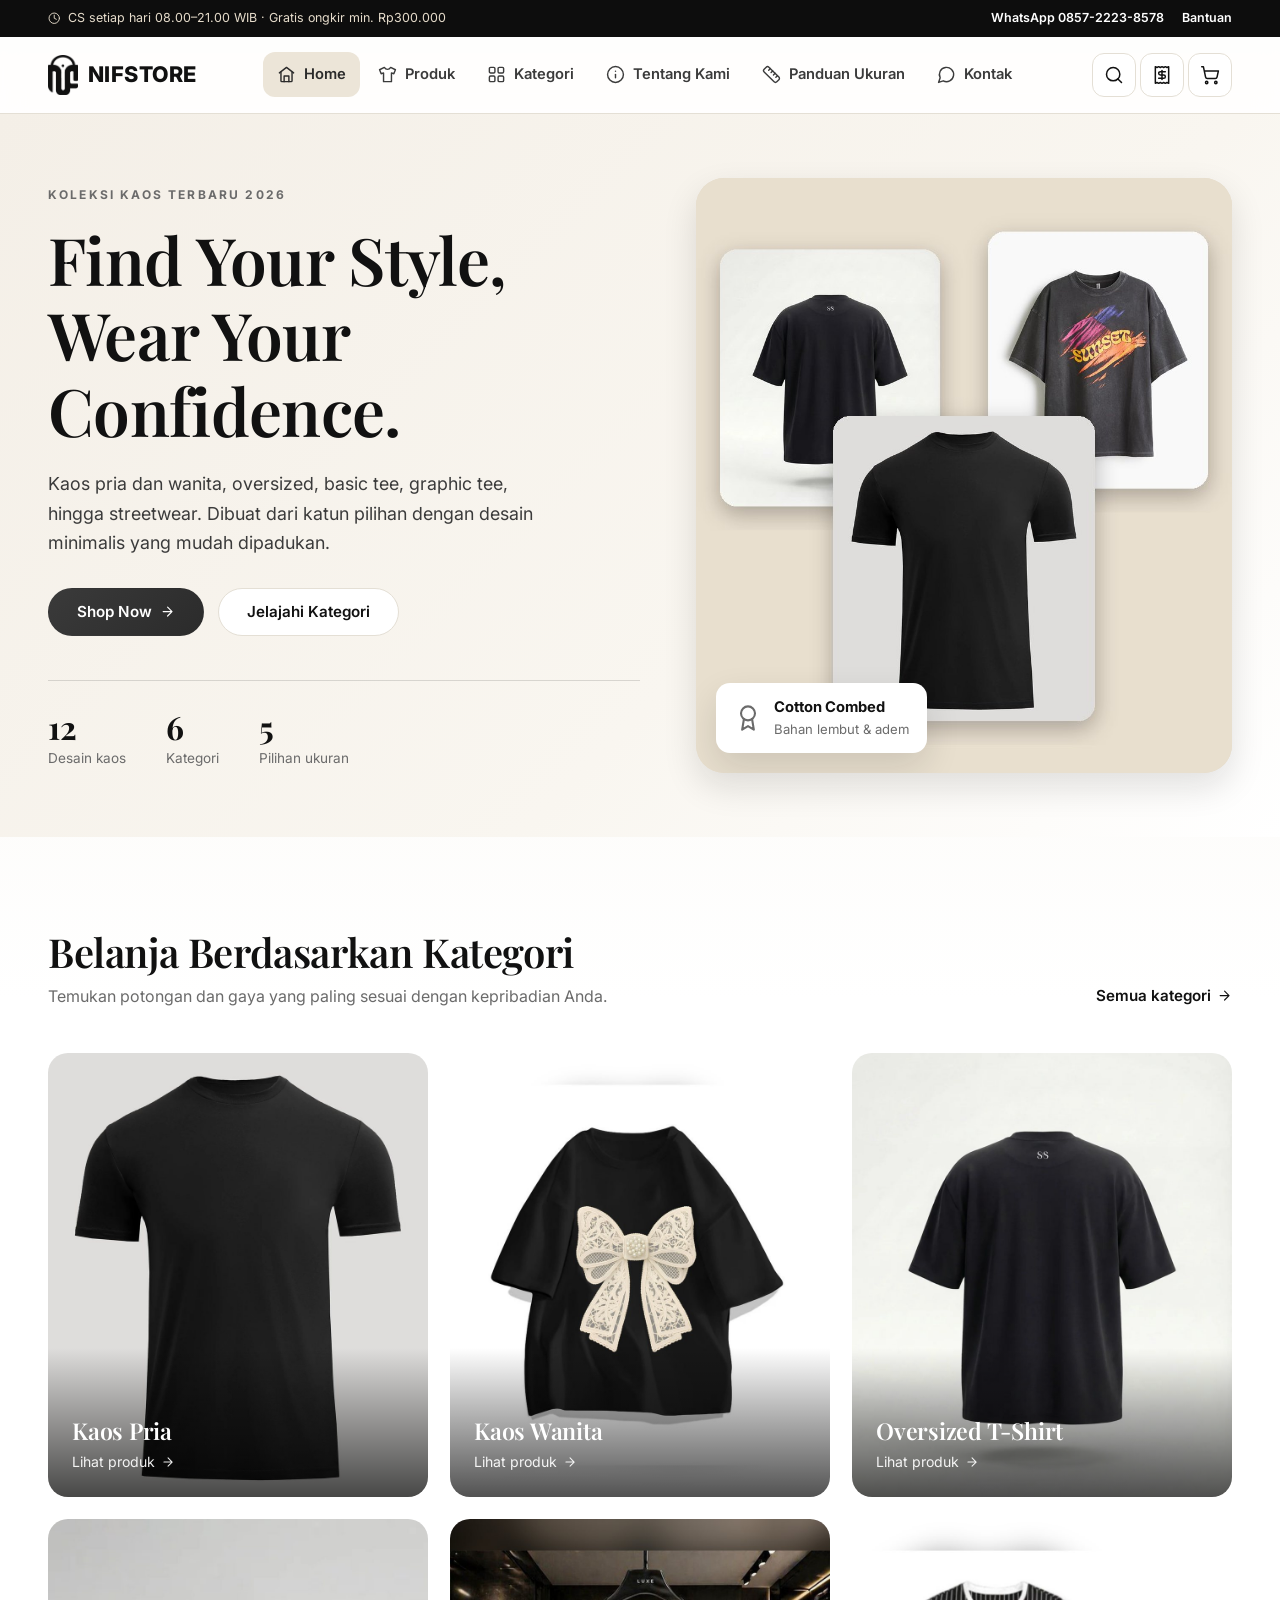
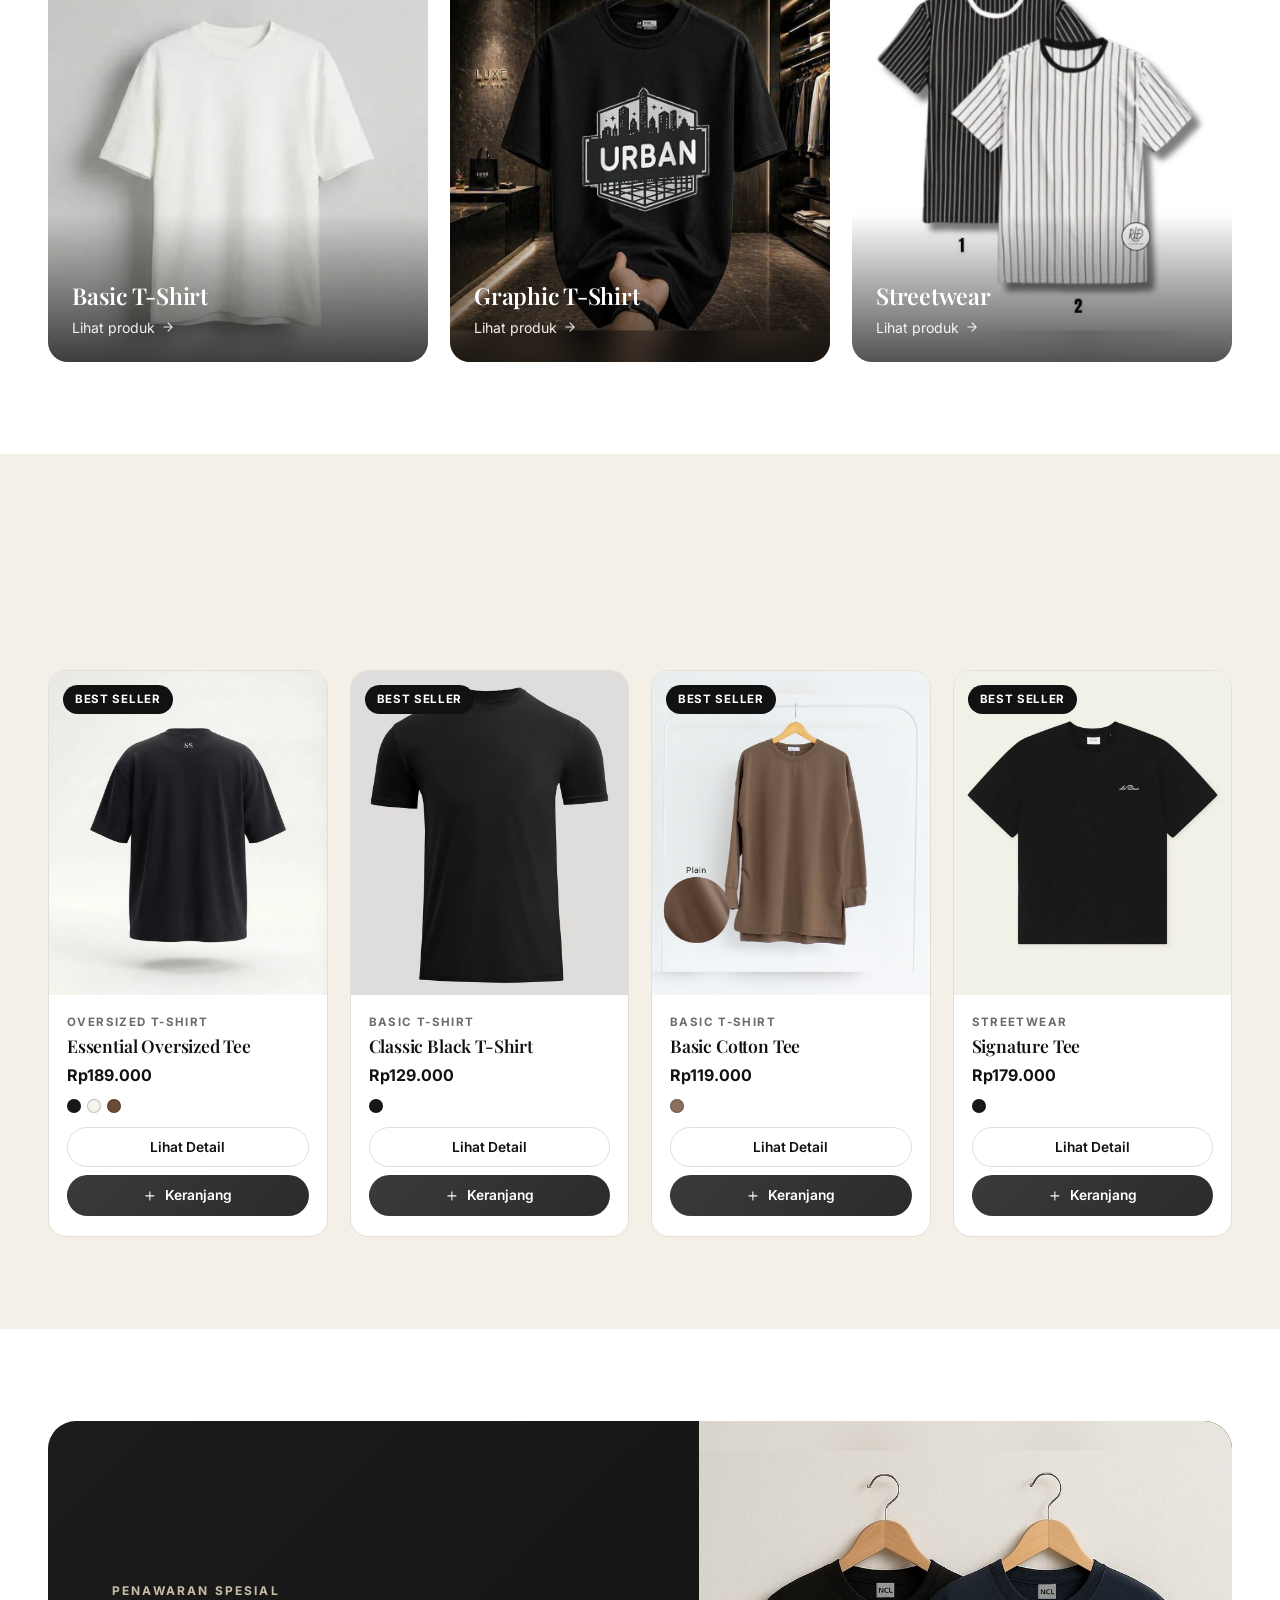
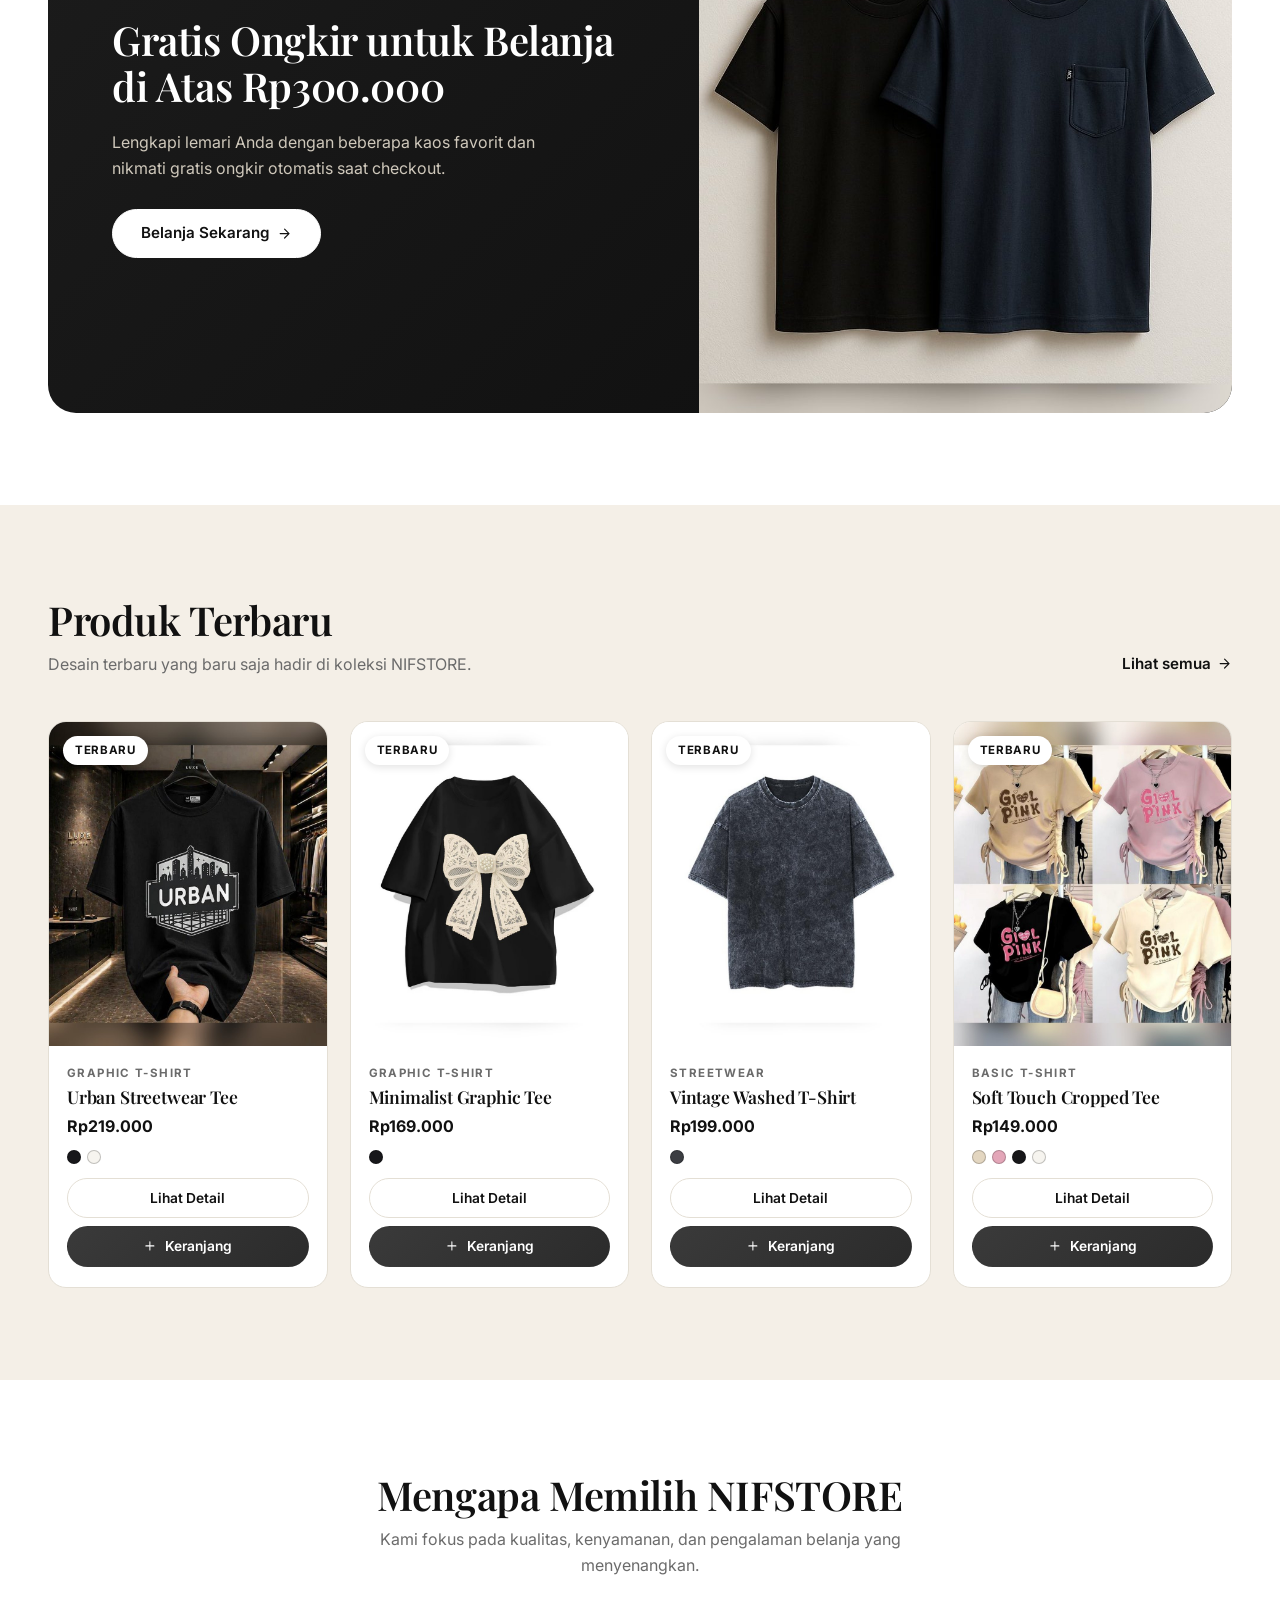
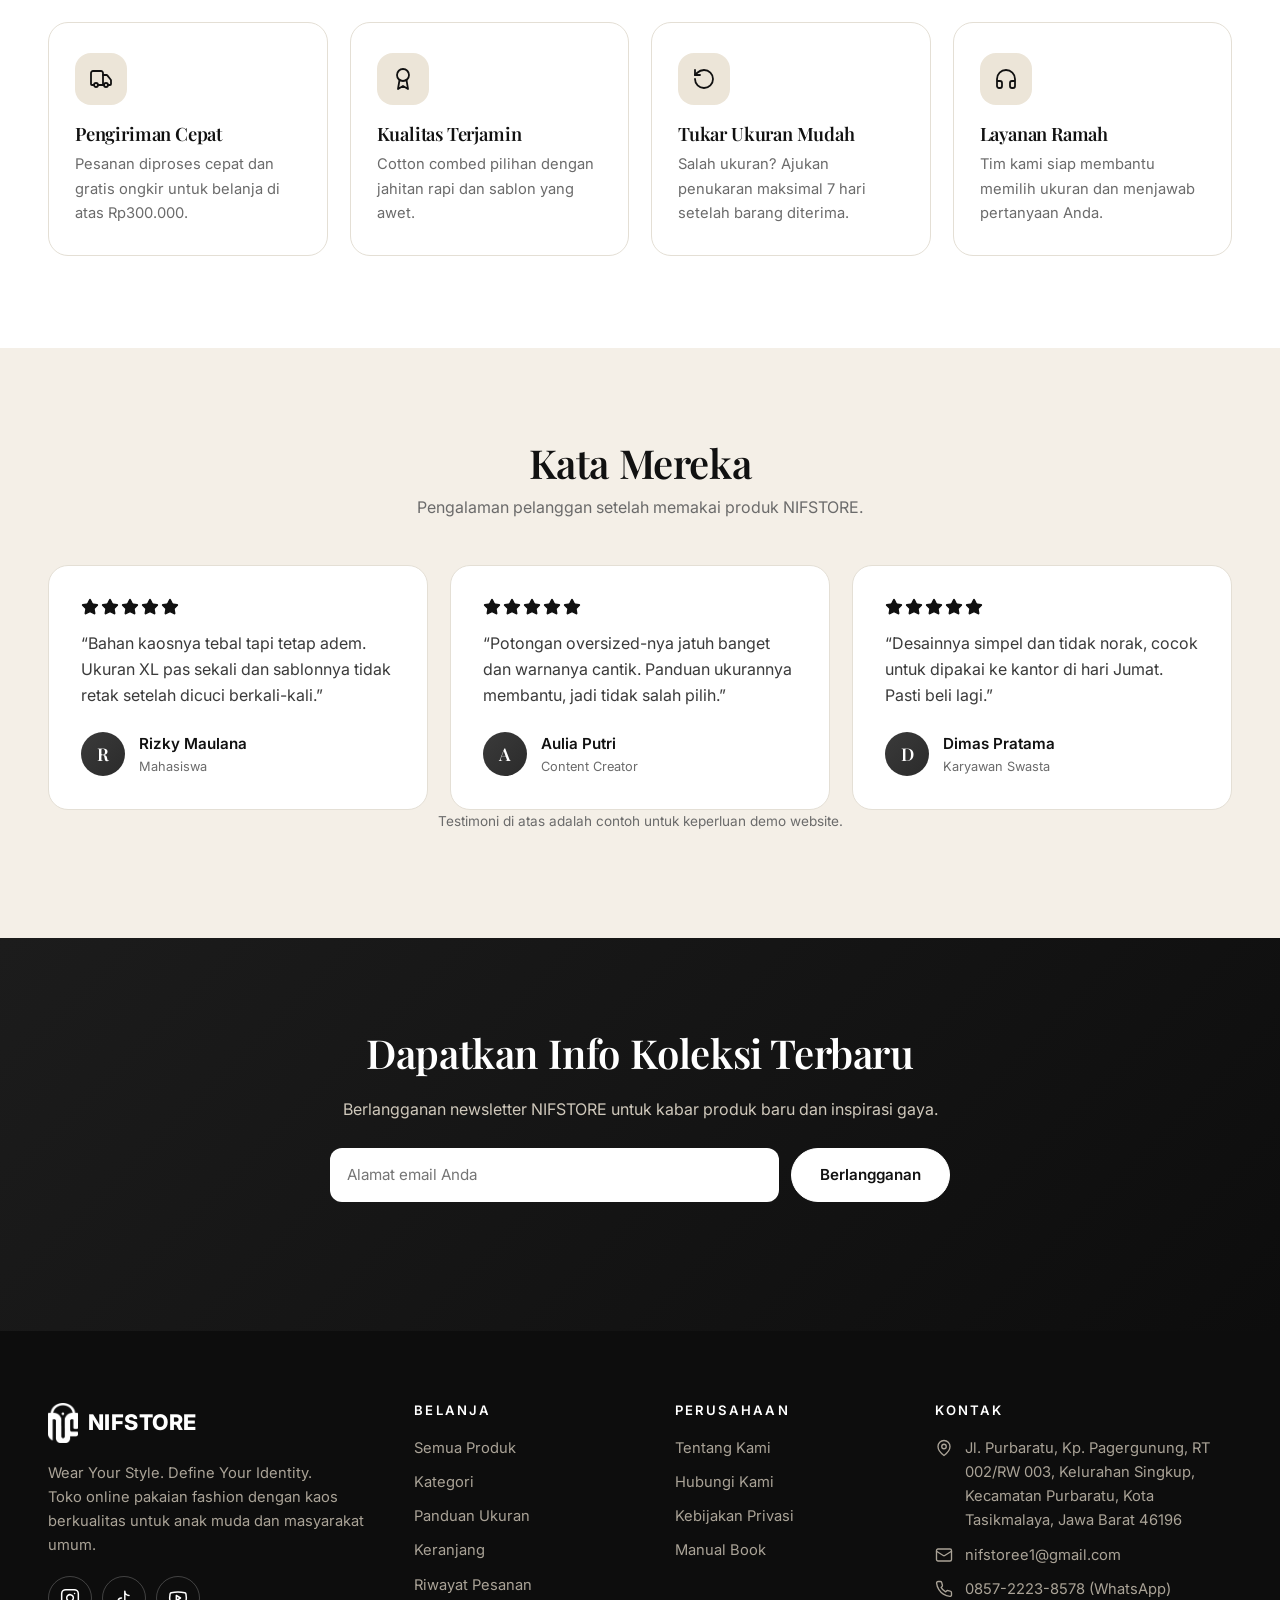
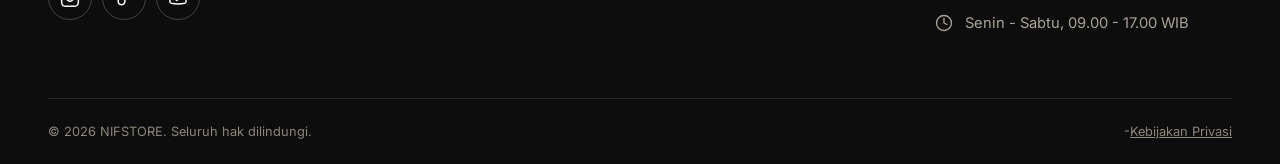
==== commit 3f440208: "Update index.html" ====
--- a/index.html
+++ b/index.html
@@ -240,7 +240,7 @@
       </div>
       <div class="hanif_footer_bottom">
         <span>&copy; 2026 NIFSTORE. Seluruh hak dilindungi.</span>
-        <span>Dibuat untuk tugas UTS Pemrograman Internet &middot; <a href="kebijakan-privasi.html" style="text-decoration:underline">Kebijakan Privasi</a></span>
+        <span>-<a href="kebijakan-privasi.html" style="text-decoration:underline">Kebijakan Privasi</a></span>
       </div>
     </div>
   </footer>
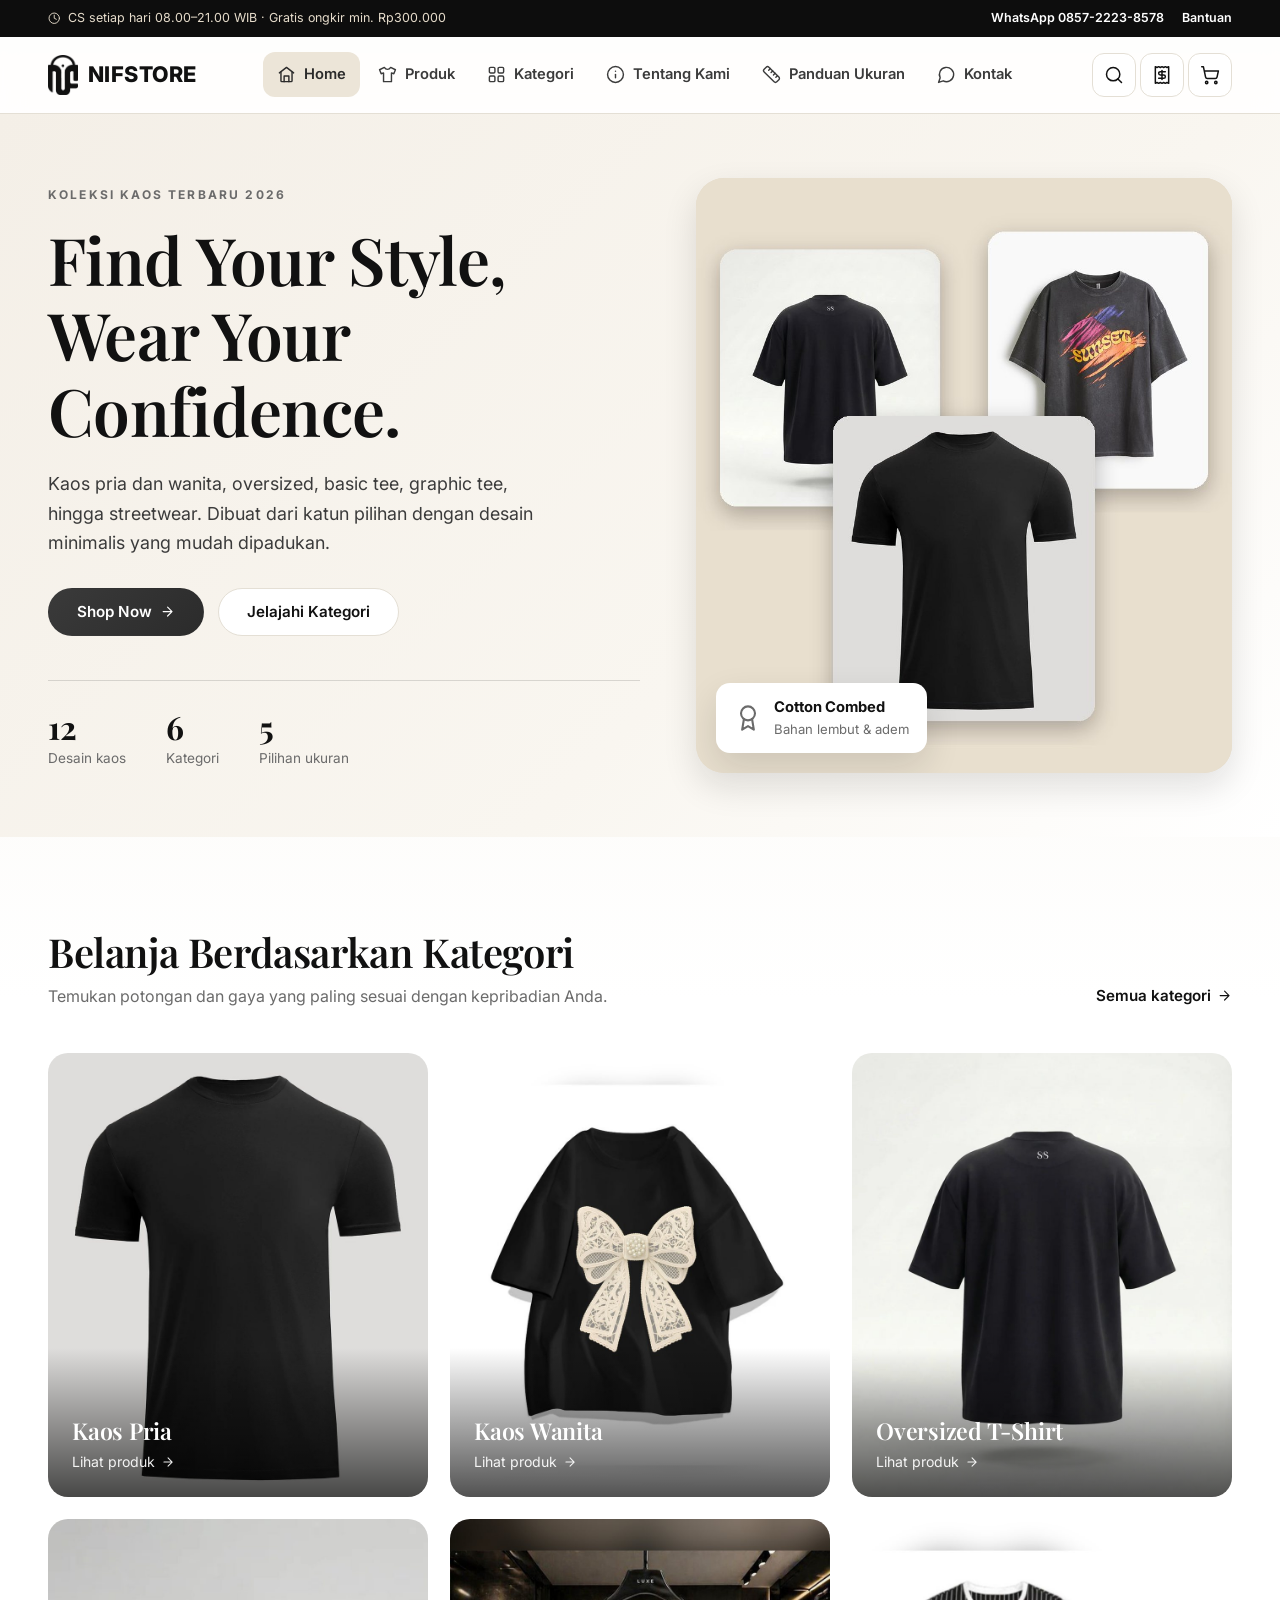
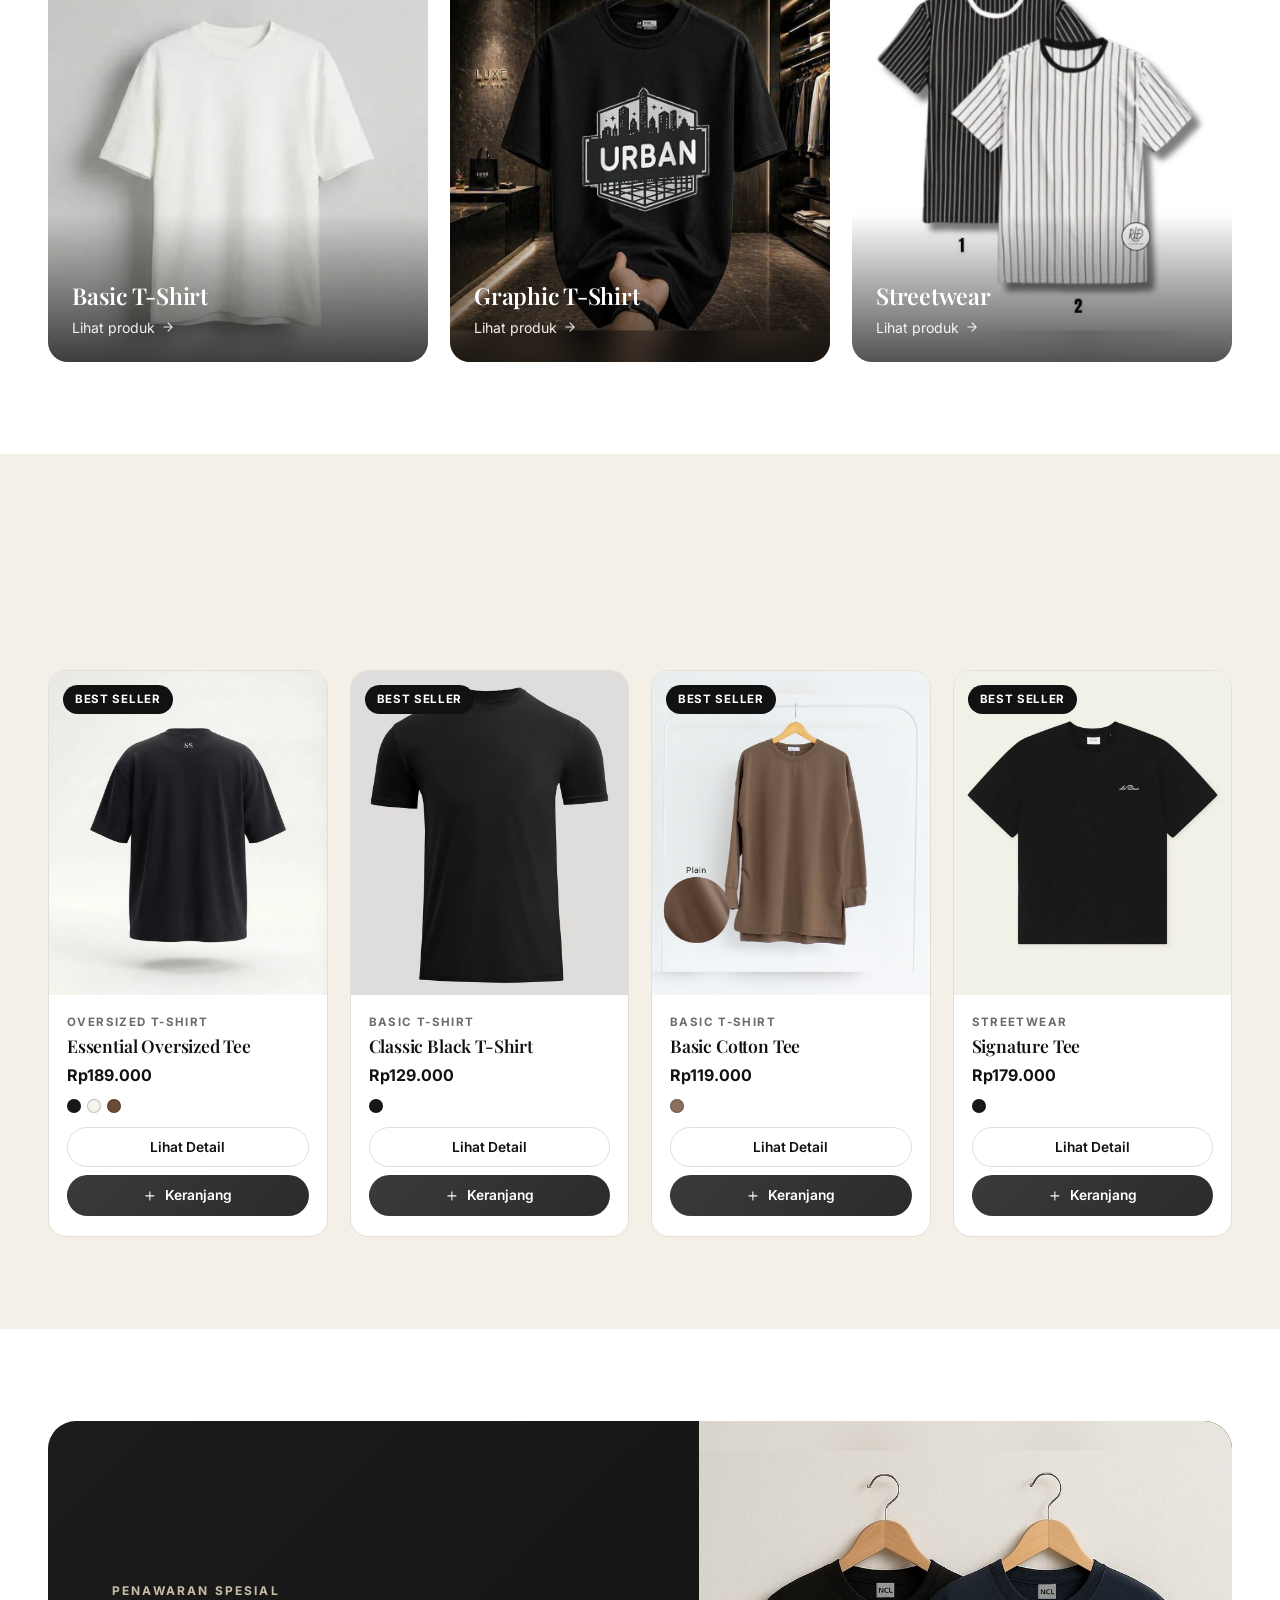
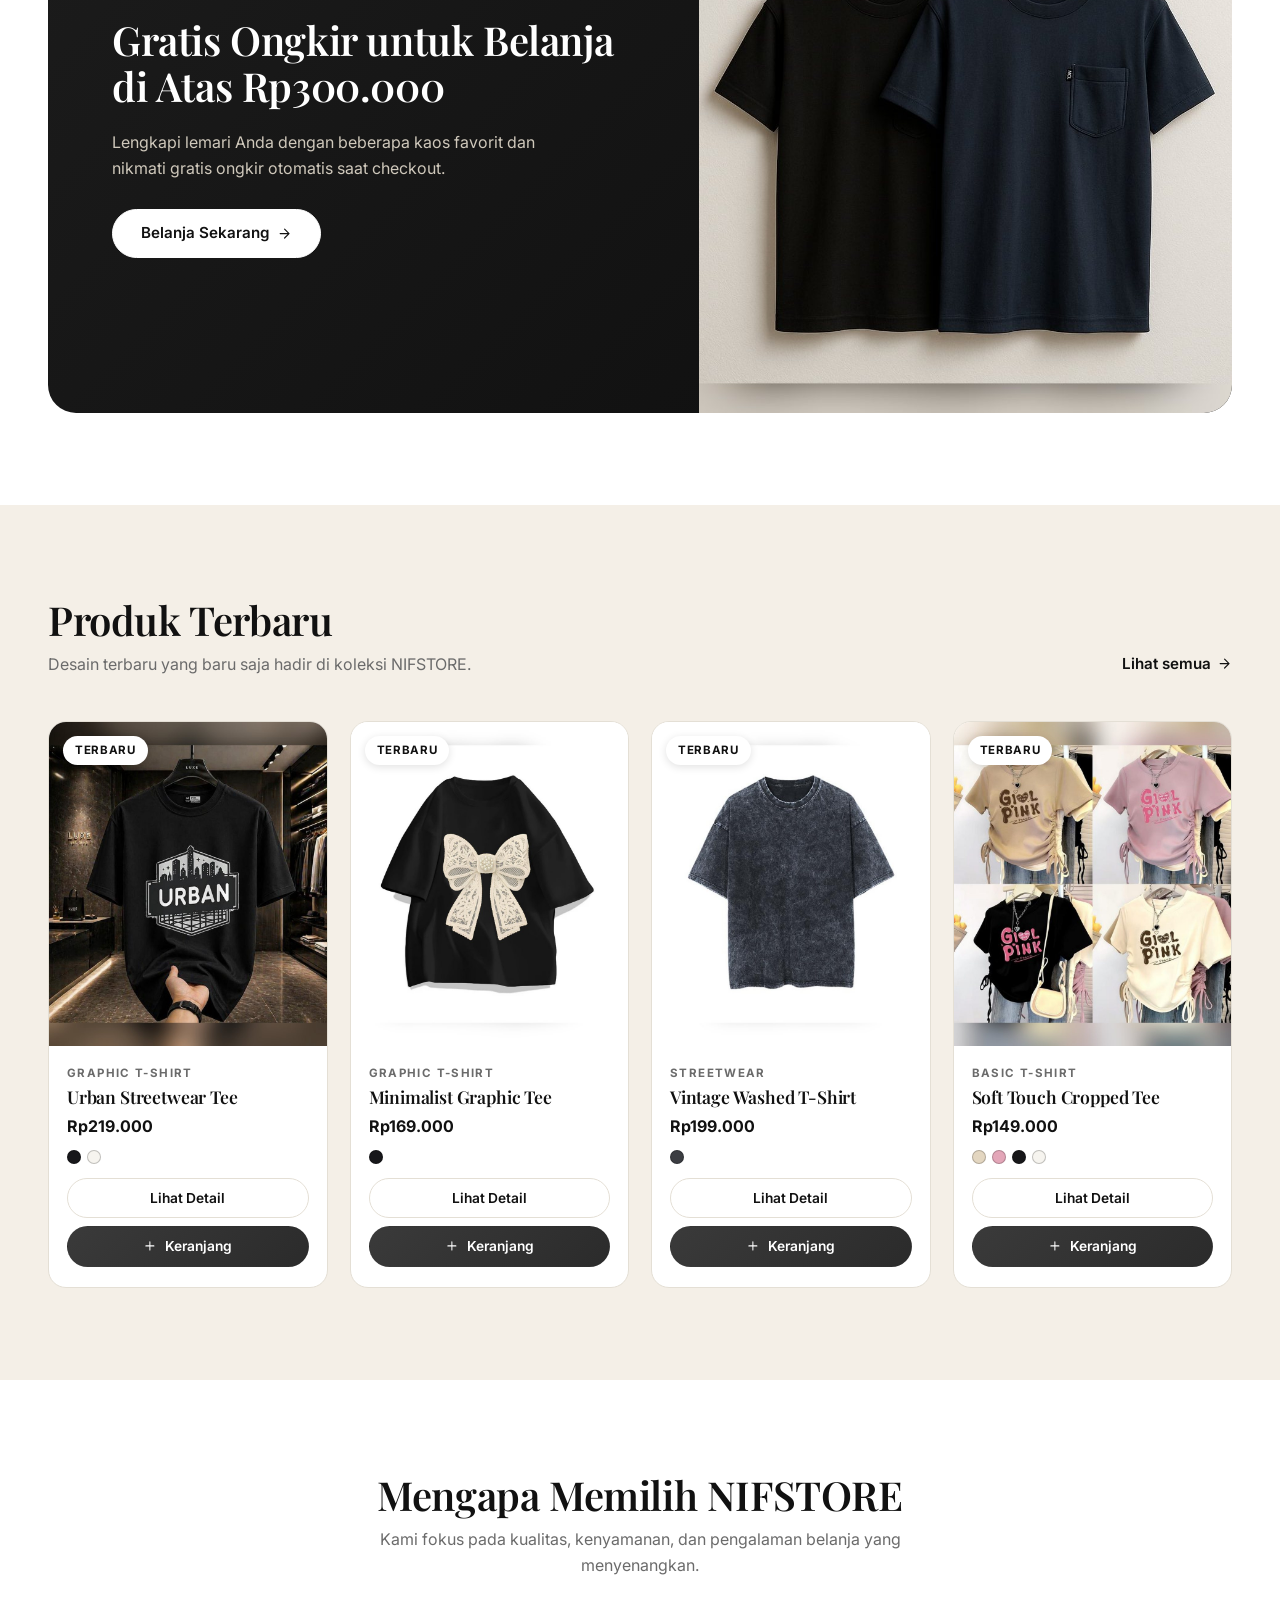
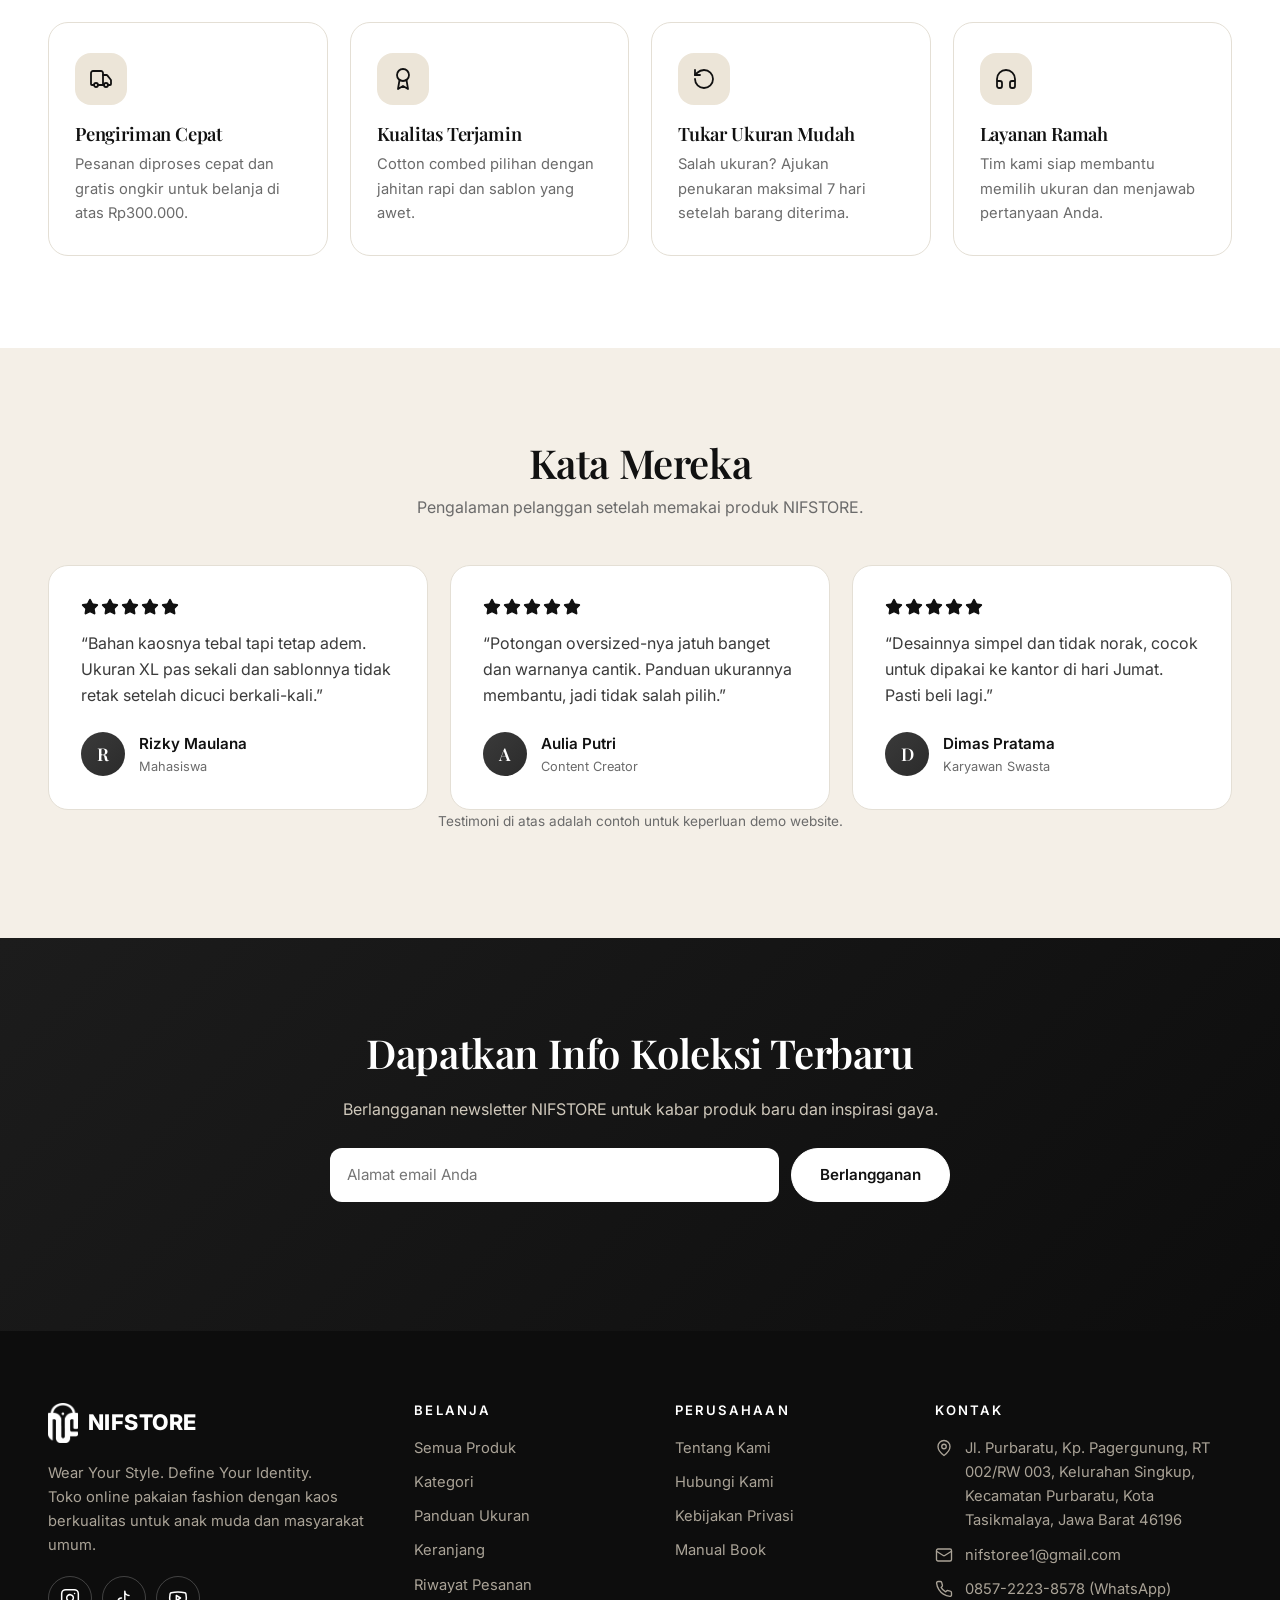
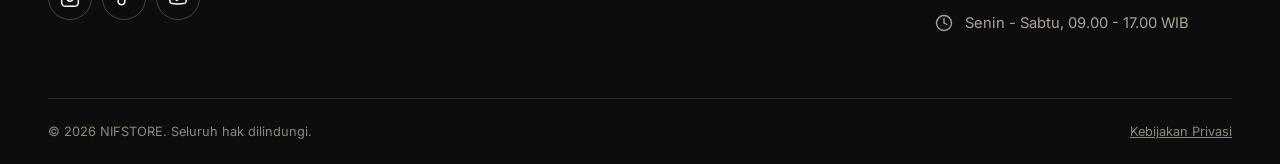
==== commit 4351aad8: "Fix privacy policy link in footer" ====
--- a/index.html
+++ b/index.html
@@ -240,7 +240,7 @@
       </div>
       <div class="hanif_footer_bottom">
         <span>&copy; 2026 NIFSTORE. Seluruh hak dilindungi.</span>
-        <span>-<a href="kebijakan-privasi.html" style="text-decoration:underline">Kebijakan Privasi</a></span>
+        <span><a href="kebijakan-privasi.html" style="text-decoration:underline">Kebijakan Privasi</a></span>
       </div>
     </div>
   </footer>
